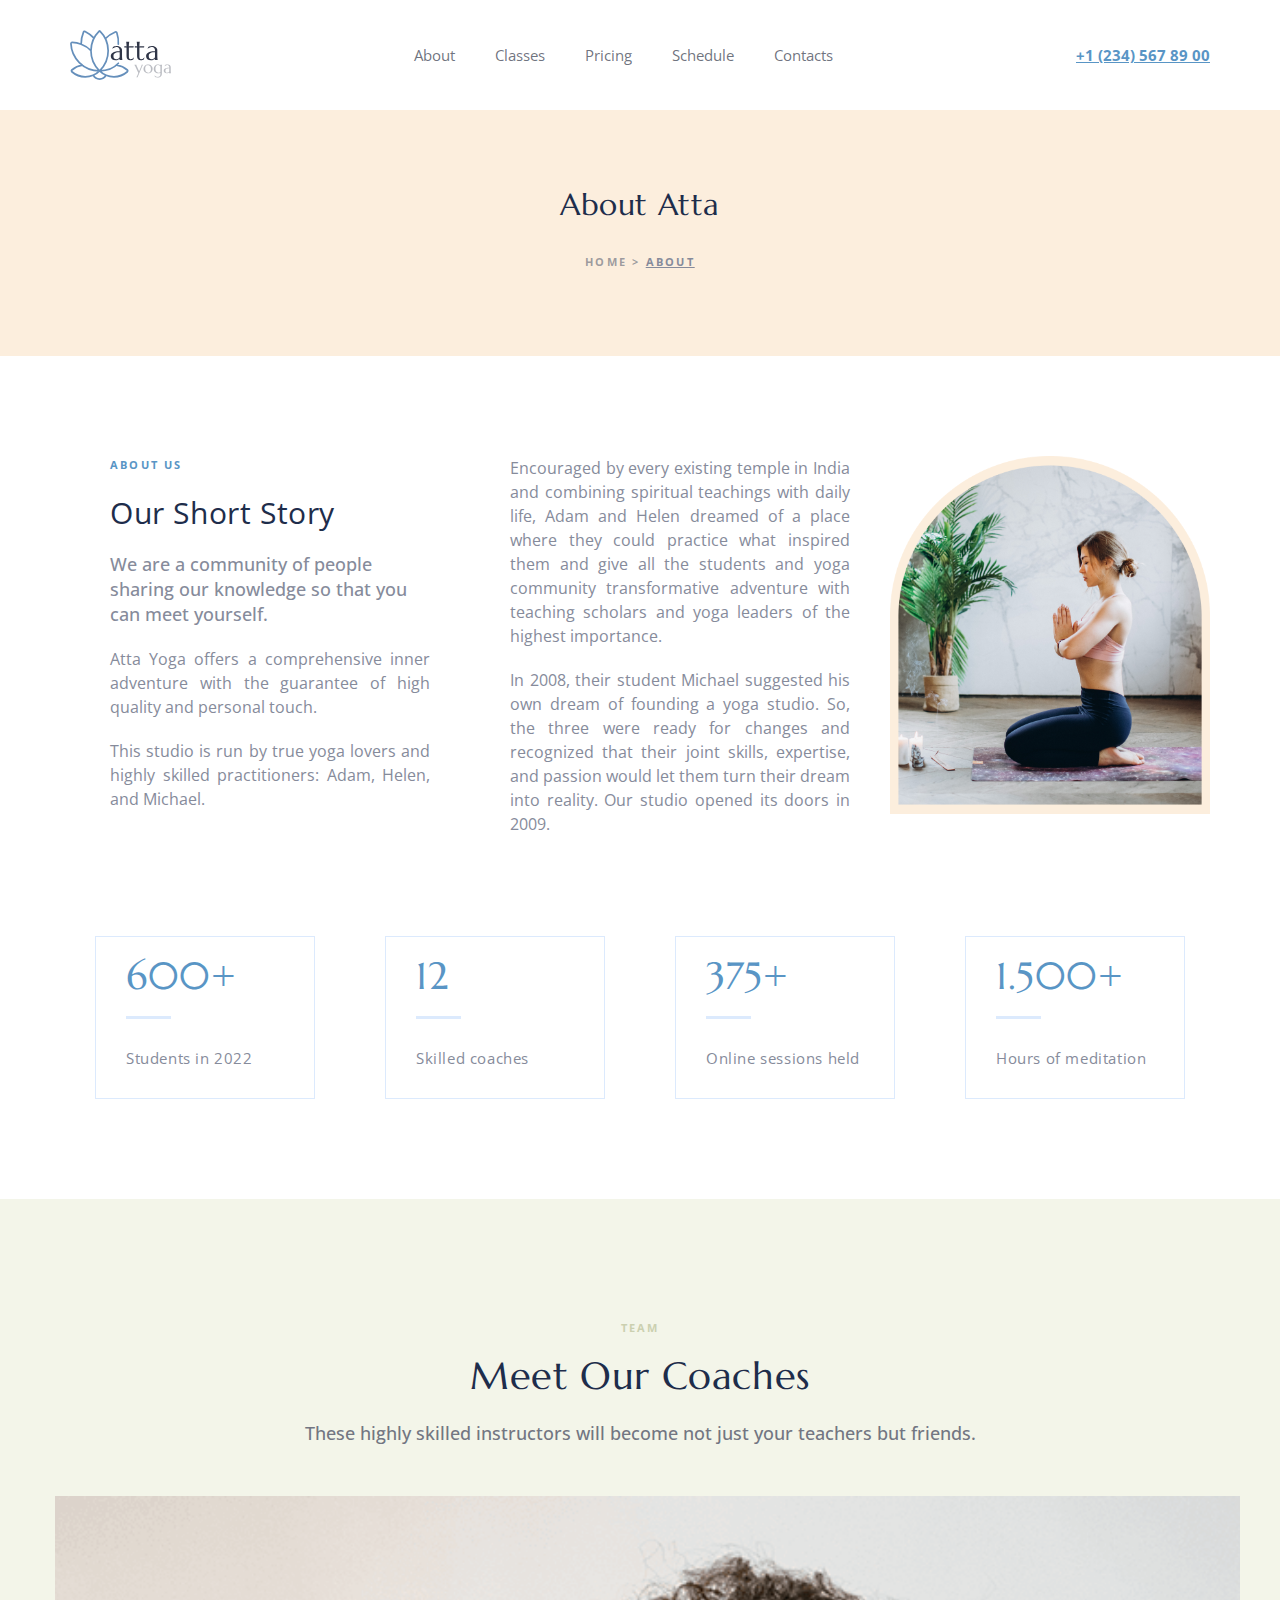
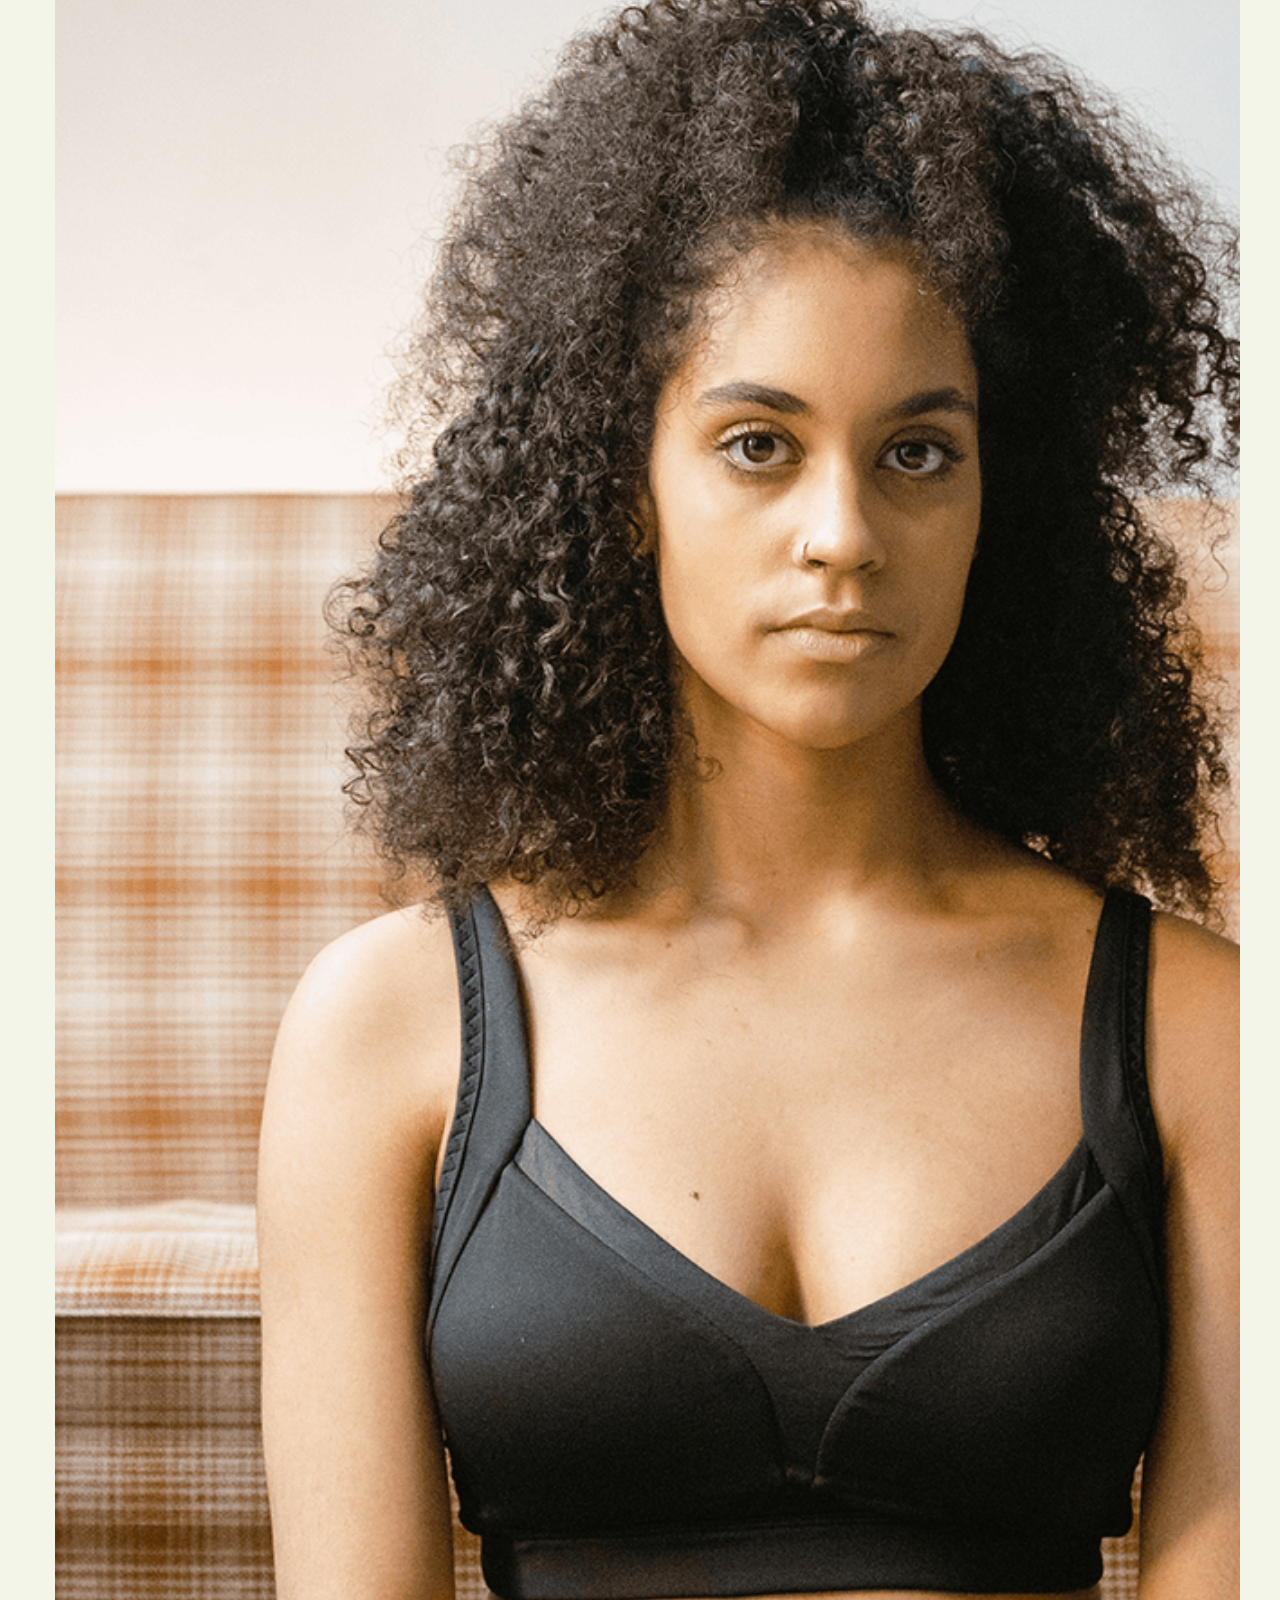
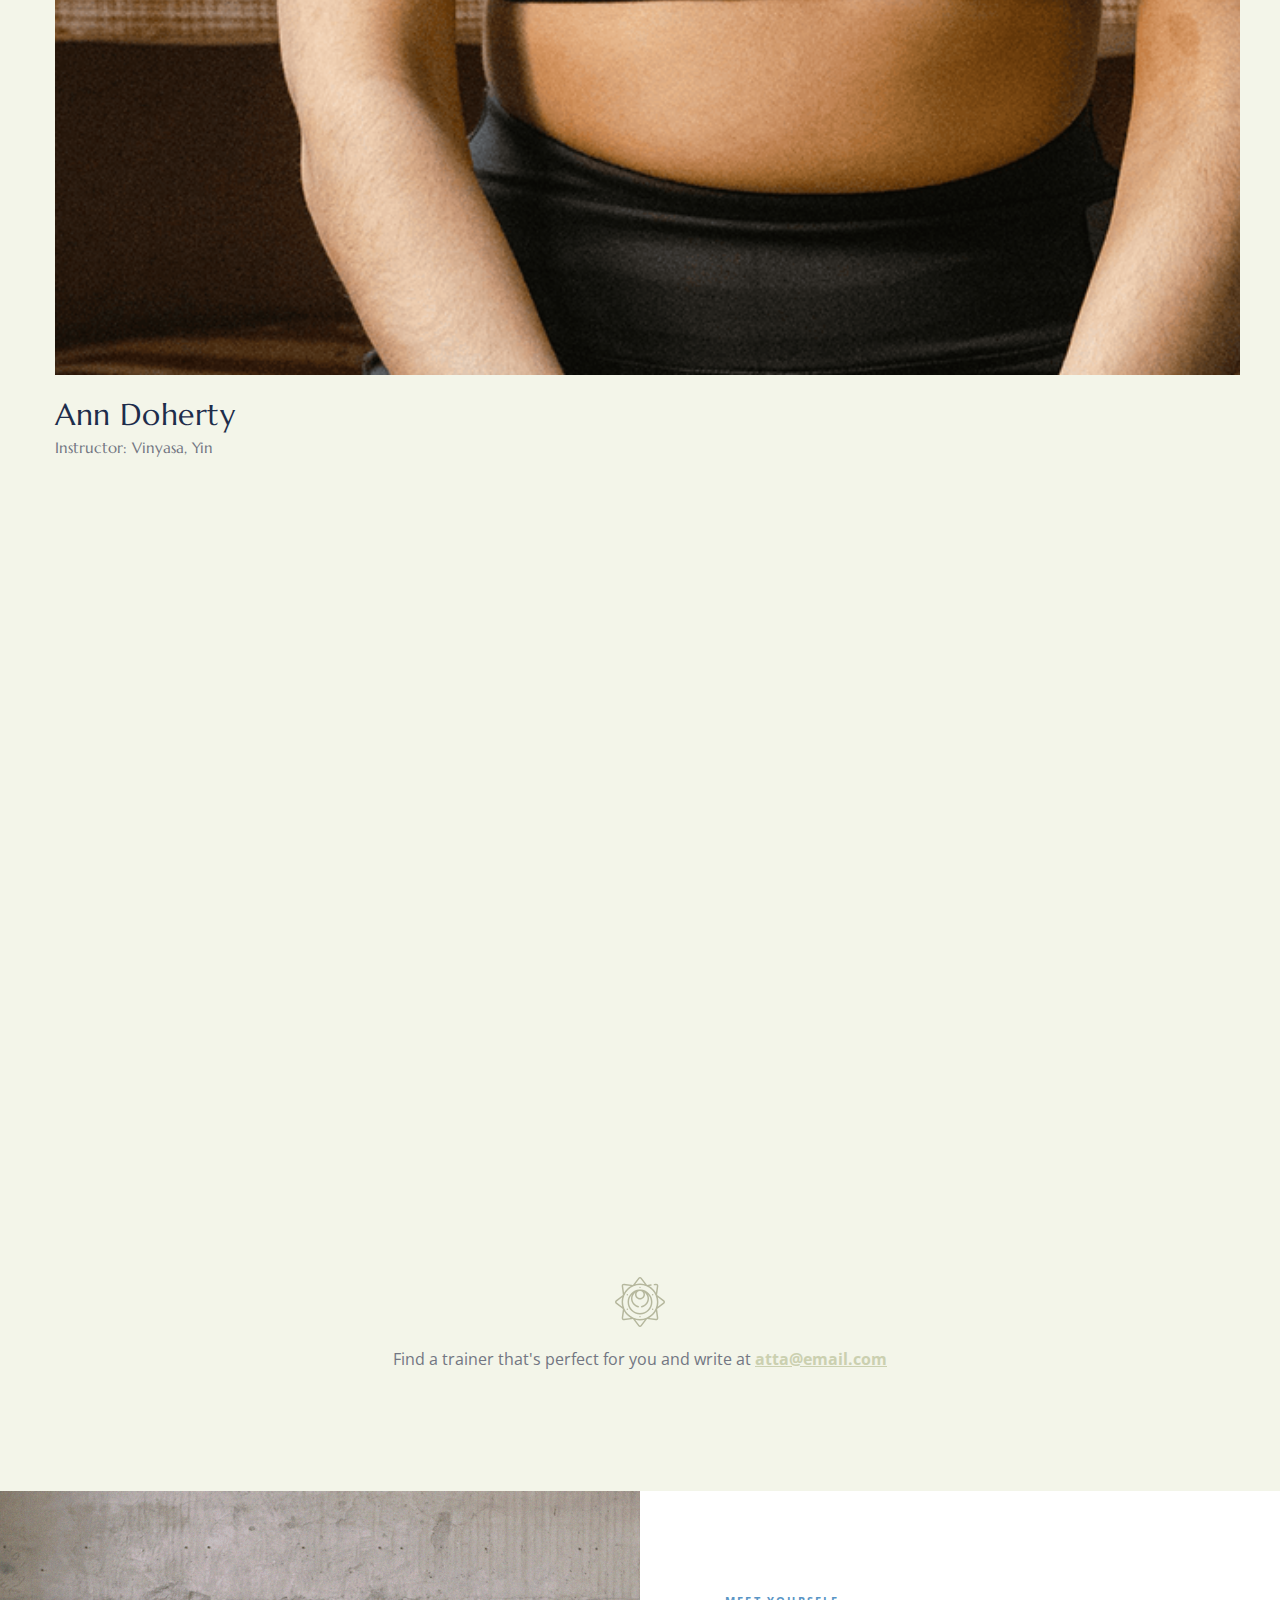
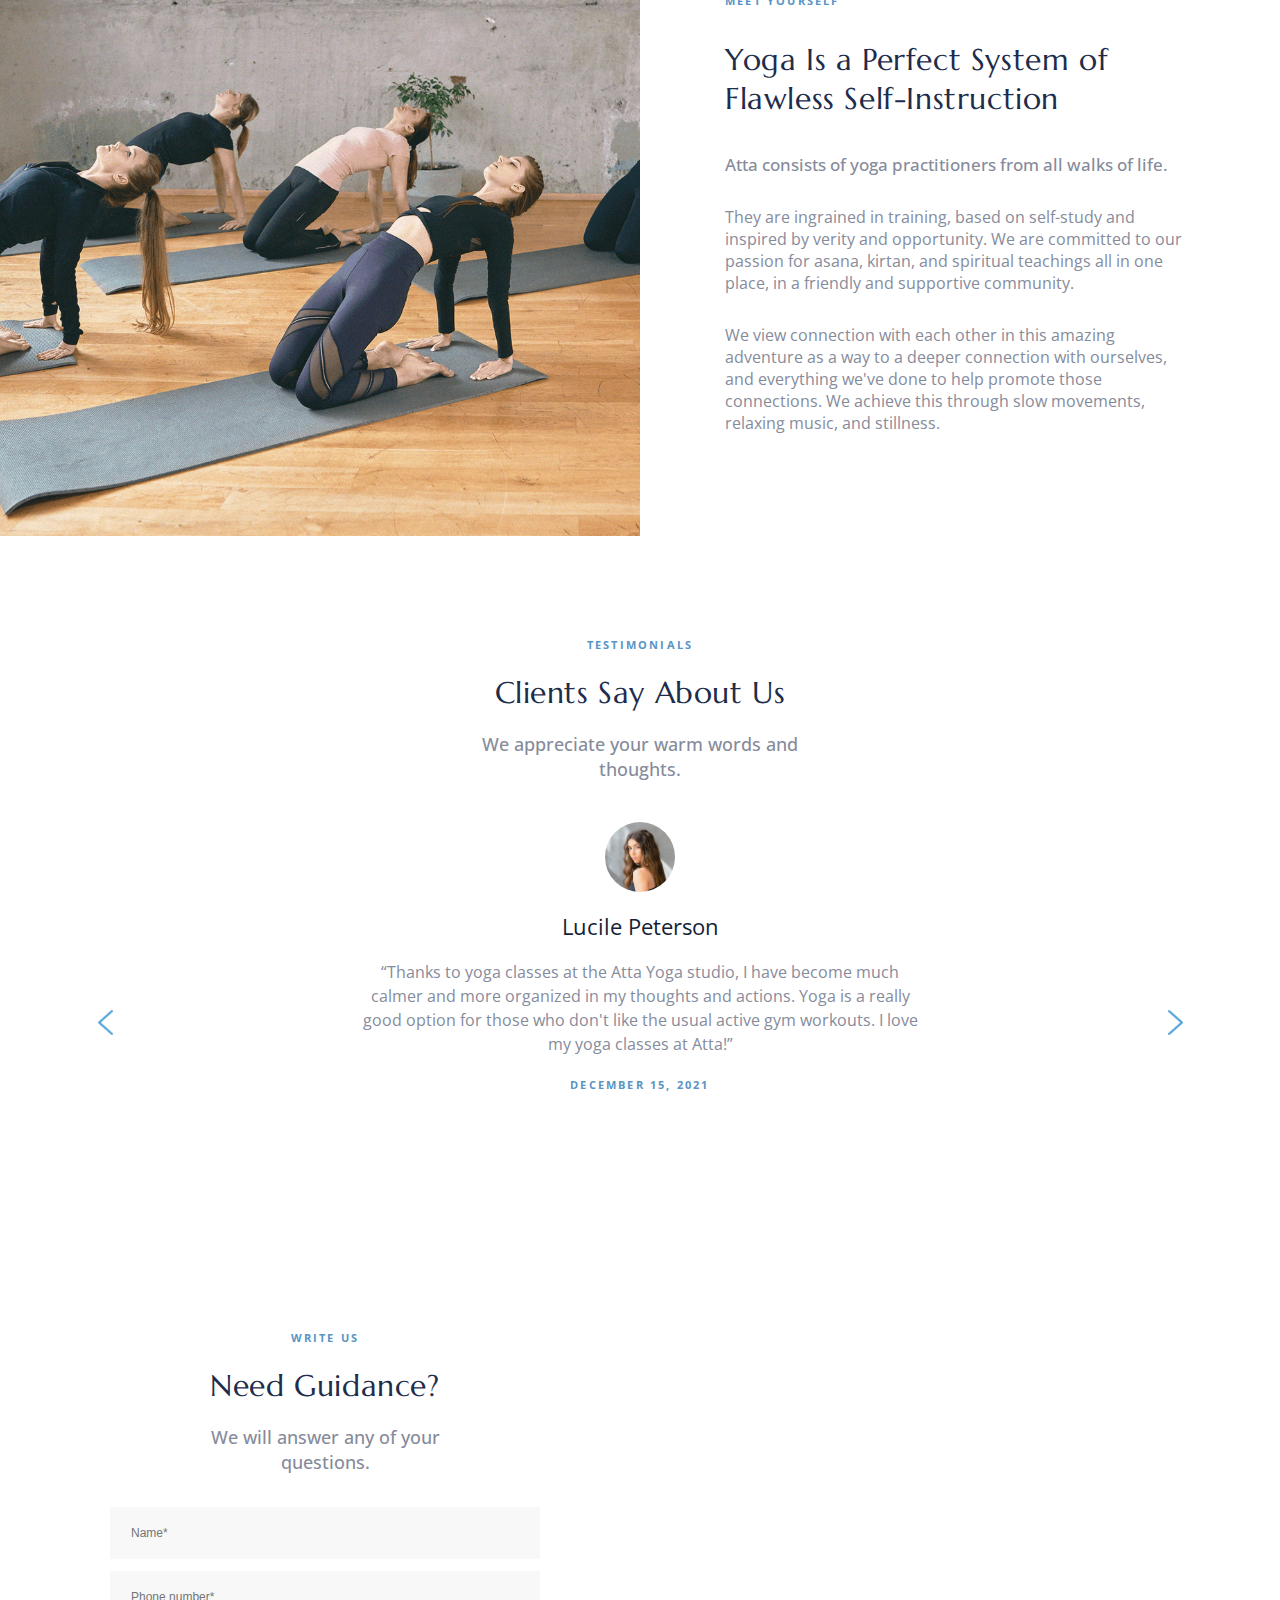
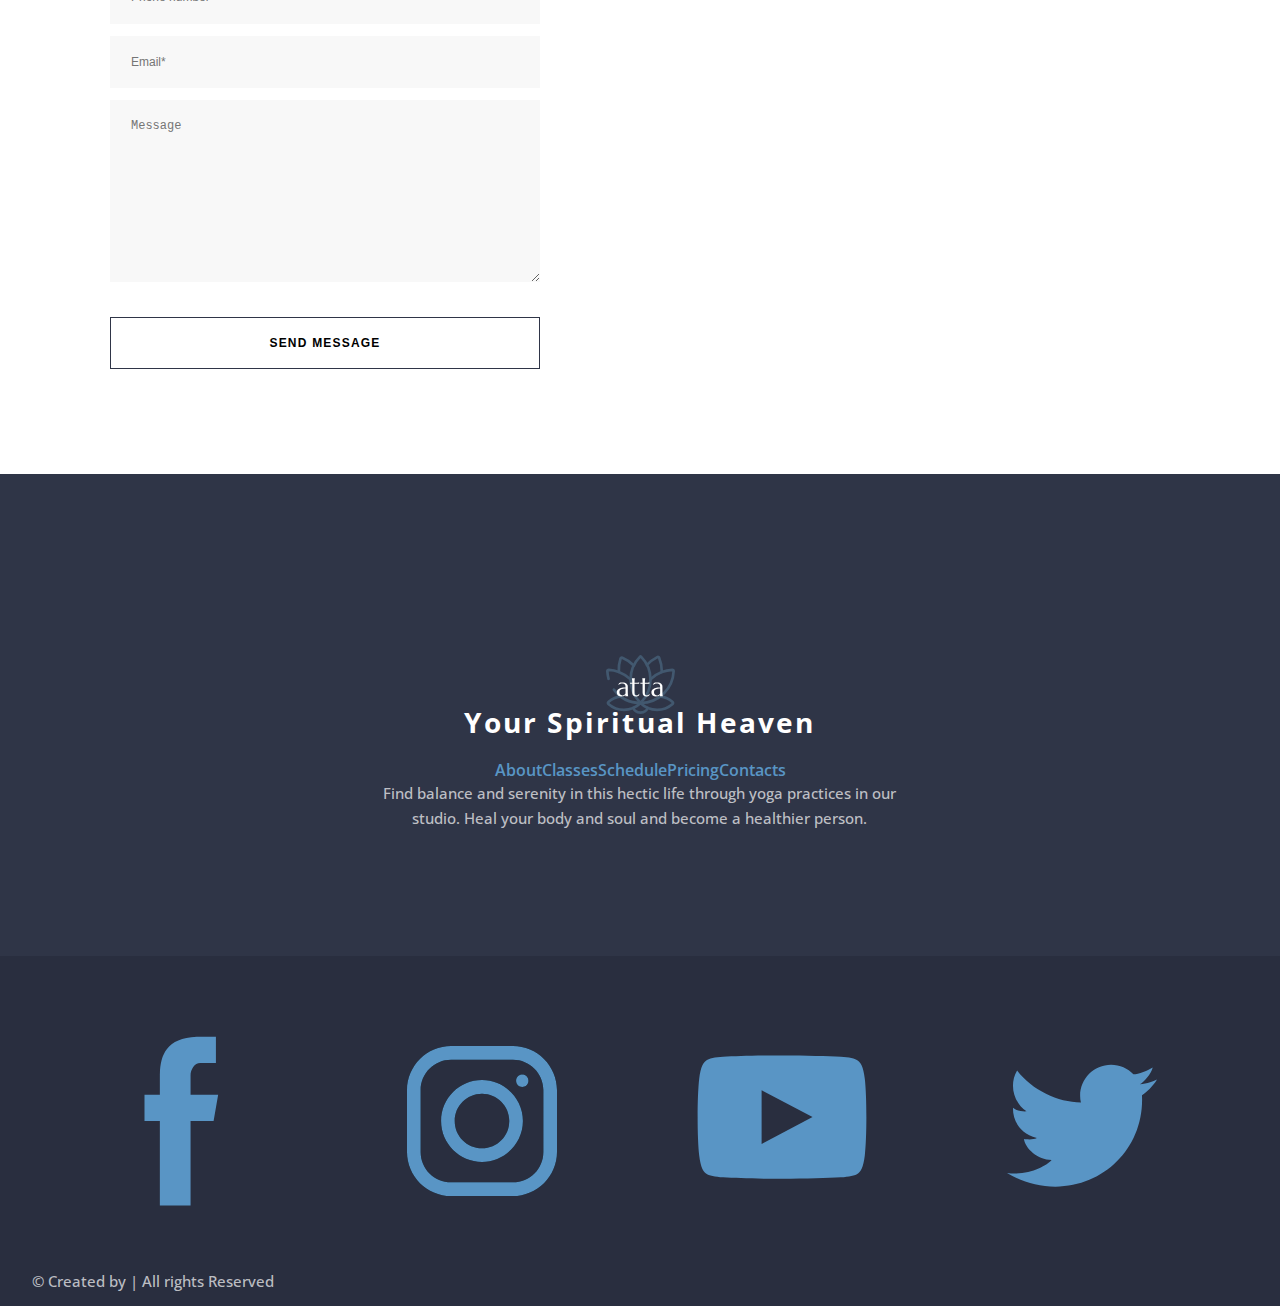
==== about.html @ 824354cc "added new css for write.us" ====
<!DOCTYPE html>
<html lang="en">

<head>
  <meta charset="UTF-8" />
  <meta http-equiv="X-UA-Compatible" content="IE=edge" />
  <meta name="viewport" content="width=device-width, initial-scale=1.0" />
  <title>about</title>
  <link rel="stylesheet" href="css/index.css" />
  <link rel="stylesheet" href="css/about.css" />
  <link rel="shortcut icon" type="image/png" href="./img/favicon-logo.png" sizes="96x96" />
</head>

<body>
  <header class="header container">
    <div class="header__nav">
      <div class="header__logo">
        <a href="./index.html"><img src="img/logo-main.svg" alt="Logo for Atta Yoga" /></a>
        <div class="header__burger-menu"><span></span></div>
      </div>
      <div class="header__wrapper">
        <div class="header__links-container">
          <nav class="header__links">
            <a href="./about.html" class="header__link"><span>About</span></a>
            <a href="./classes.html" class="header__link"><span>Classes</span></a>
            <a href="./index.html#pricing" class="header__link"><span>Pricing</span></a>
            <a href="./schedule.html" class="header__link"><span>Schedule</span></a>
            <a href="./contacts.html" class="header__link"><span>Contacts</span></a>
          </nav>
          <a href="tel:+1(234)5678900" class="phone__number"> +1 (234) 567 89 00</a>
        </div>
      </div>
    </div>
  </header>
  <main>
    <!--Maslova Iryna-->
    <div class="page-titles-background">
      <section class="page-titles-page container">
        <h1 class="page-titles-title subtitle">About Atta</h1>
        <div class="navigation-page-titles">
          <a href="index.html" class="navigation-page-titles__home">HOME > </a>
          <span class="navigation-page-titles"> ABOUT</span>
        </div>
      </section>
    </div>
    <!--Maslova Iryna-->
    <!--Kraynik Vlad-->
    <div class="about">
      <div>
        <section class="about_content">
          <section class="firstcolumn">
            <p class="firstcolumn__head">ABOUT US</p>
            <p class="firstcolumn__title">Our Short Story</p>
            <p class="firstcolumn__titletext">
              We are a community of people sharing our knowledge so that you
              can meet yourself.
            </p>
            <p class="firstcolumn__text">
              Atta Yoga offers a comprehensive inner adventure with the
              guarantee of high quality and personal touch.
            </p>
            <p class="firstcolumn__text">
              This studio is run by true yoga lovers and highly skilled
              practitioners: Adam, Helen, and Michael.
            </p>
          </section>
          <section class="secondculomn">
            <p class="secondculomn__text">
              Encouraged by every existing temple in India and combining
              spiritual teachings with daily life, Adam and Helen dreamed of a
              place where they could practice what inspired them and give all
              the students and yoga community transformative adventure with
              teaching scholars and yoga leaders of the highest importance.
            </p>
            <p class="secondculomn__texttwo">
              In 2008, their student Michael suggested his own dream of
              founding a yoga studio. So, the three were ready for changes and
              recognized that their joint skills, expertise, and passion would
              let them turn their dream into reality. Our studio opened its
              doors in 2009.
            </p>
          </section>
          <section class="class___img">
            <img class="about__img" src="img/about-yogapray.png" alt="yoga girl" />
          </section>
        </section>
        <div class="about_futterblock">
          <section class="about_block">
            <p class="about_num">600+</p>
            <div class="block_line"></div>
            <p class="about_blocktext">Students in 2022</p>
          </section>
          <section class="about_block">
            <p class="about_num">12</p>
            <div class="block_line"></div>
            <p class="about_blocktext">Skilled coaches</p>
          </section>
          <section class="about_block">
            <p class="about_num">375+</p>
            <div class="block_line"></div>
            <p class="about_blocktext">Online sessions held</p>
          </section>
          <section class="about_block">
            <p class="about_num">1.500+</p>
            <div class="block_line"></div>
            <p class="about_blocktext">Hours of meditation</p>
          </section>
        </div>
      </div>
    </div>
    <!--Kraynik Vlad-->
    <!--Korogodova Vladislava-->
    <section class="team">
      <h2 class="team__title">TEAM</h2>
      <p class="team__subtitle subtitle">Meet Our Coaches</p>
      <p class="team__main-text">These highly skilled instructors will become not just your teachers but friends.</p>
      <div class="team__slider slider">
        <div class="slider__container">
          <div class="slider__track">
            <div class="slider__units">
              <img src="img/ann-doherty.png" alt="Ann Doherty" />
              <h3 class="slider__units-subtitle subtitle">Ann Doherty</h3>
              <p class="slider__units-title">Instructor: Vinyasa, Yin</p>
              <p class="slider__units-text">Ann&apos;s life has changed from the first time she stepped on a yoga mat.
                Now she is a senior yoga instructor with 20 years of experience. She strives to make yoga available to
                people of all fitness levels.</p>
            </div>
            <div class="slider__units">
              <img src="img/adam-thorn.png" alt="Adam Thorn" />
              <h3 class="slider__units-subtitle subtitle">Adam Thorn</h3>
              <p class="slider__units-title">Studio Owner</p>
              <p class="slider__units-text">Opening, practicing, and teaching at ATTA has extremely improved my life
                experience. I highly appreciate every day that I can spend with our friendly community of respectful
                students and professional teachers.</p>
            </div>
            <div class="slider__units">
              <img src="img/lillie-fleming.png" alt="Lillie Fleming" />
              <h3 class="slider__units-subtitle subtitle">Lillie Fleming</h3>
              <p class="slider__units-title">Instructor: Vinyasa, Yin</p>
              <p class="slider__units-text">Lillie is the soul of our team. Her basic yoga classes are focused on moving
                with the right breath. The breath is the basis. She is a very confident teacher and her smile is
                infectious. She is committed to helping people find their mind and body balance.</p>
            </div>
            <div class="slider__units">
              <img src="img/peter-alvarado.png" alt="Peter Alvarado" />
              <h3 class="slider__units-subtitle subtitle">Peter Alvarado</h3>
              <p class="slider__units-title">Instructor: Ashtanga Led</p>
              <p class="slider__units-text">Peter started his yoga practice at an early age. His older sister was his
                first teacher. They practiced Meditation yoga from books they could ever find. Today Peter is recognized
                as one of the world's leading yoga practitioners and instructors.</p>
            </div>
            <div class="slider__units">
              <img src="img/helen-thorn.png" alt="Helen Thorn" />
              <h3 class="slider__units-subtitle subtitle">Helen Thorn</h3>
              <p class="slider__units-title">Instructor: Yoga Basics</p>
              <p class="slider__units-text">I have been professionally practicing yoga since 2003. I've opened Yogamaya
                to care for and share what I love &ndash; Kirtan, Asana, Bhakti. My teaching is fun, enthusiastic, and
                stimulative. I can help find the balance of your mind and body.
              </p>
            </div>
            <div class="slider__units">
              <img src="img/emily-stone.png" alt="Emily Stone" />
              <h3 class="slider__units-subtitle subtitle">Emily Stone</h3>
              <p class="slider__units-title">Instructor: Yoga Basics, Prenatal</p>
              <p class="slider__units-text">Emily is a certified yoga teacher, with expertise in teaching students of
                all ages. Emily makes learning yoga basics fun but overwhelm-free.</p>
            </div>
          </div>
        </div>
      </div>
      <div class="team__email-contact">
        <img src="img/team-contact-logo.svg" alt="Team Logo" />
        <p>Find a trainer that's perfect for you and write at <a href="mailto:atta@email.com">atta@email.com</a></p>
      </div>
    </section>
    <!--/Korogodova Vladislava-->
    <!-- Eduard lahno -->
    <section class="meet">
      <div class="meet__div-img">
        <img class="meet__img" src="img/meet-yourself.png" alt="women do yoga" />
      </div>
      <div class="meet__text">
        <div class="meet__text-container">
          <h2 class="meet__title">MEET YOURSELF</h2>
          <h3 class="meet__subtitle subtitle">
            Yoga Is a Perfect System of Flawless Self-Instruction
          </h3>
          <p class="meet__first-text">
            Atta consists of yoga practitioners from all walks of life.
          </p>
          <p class="meet__second-text">
            They are ingrained in training, based on self-study and inspired
            by verity and opportunity. We are committed to our passion for
            asana, kirtan, and spiritual teachings all in one place, in a
            friendly and supportive community.
          </p>
          <p class="meet__third-text">
            We view connection with each other in this amazing adventure as a
            way to a deeper connection with ourselves, and everything we&#39;ve
            done to help promote those connections. We achieve this through
            slow movements, relaxing music, and stillness.
          </p>
        </div>
      </div>
    </section>
    <!-- Eduard lahno -->

    <!--Kosiuta Yuliia-->
    <div class="testimonials">
      <div class="container">
        <div class="testimonials__text">
          <h2 class="testimonials__title">TESTIMONIALS</h2>
          <p class="testimonials__text-testimonials subtitle">Clients Say About Us</p>
          <p class="testimonials__sub-title">
            We appreciate your warm words and thoughts.
          </p>
        </div>
        <div class="testimonials__slider-container">
          <img class="prev-button" src="img/prev-button.webp" alt="Prev button" />
          <div class="testimonials__slider slider">
            <div class="slider__body">
              <div class="slider__item">
                <img src="img/lucile.png" alt="Lucile Peterson" class="slider__image" />
                <h3 class="slider__name">Lucile Peterson</h3>
                <p class="slider__text">
                  “Thanks to yoga classes at the Atta Yoga studio, I have
                  become much calmer and more organized in my thoughts and
                  actions. Yoga is a really good option for those who don't
                  like the usual active gym workouts. I love my yoga classes
                  at Atta!”
                </p>
                <p class="slider__date">DECEMBER 15, 2021</p>
              </div>
              <div class="slider__item">
                <img src="img/gillian.png" alt="Gillian Adler" class="slider__image" />
                <h3 class="slider__name">Gillian Adler</h3>
                <p class="slider__text">
                  “I have been practicing at Atta Yoga Studio for two years
                  now. During this time, I have found many friends and
                  like-minded people here. I like that this is not just a yoga
                  studio but a whole community that promotes a healthy
                  approach to mind, body, and life overall.”
                </p>
                <p class="slider__date">MARCH 02, 2022</p>
              </div>
              <div class="slider__item">
                <img src="img/ashley.png" alt="Ashley Parson" class="slider__image" />
                <h3 class="slider__name">Ashley Parson</h3>
                <p class="slider__text">
                  “Yoga is my path to a healthy and flexible body. I tried
                  different sports, but they quickly tired me. Yoga helps me
                  to be in good shape without exhausting physical exertion. In
                  addition, I like the studio itself where classes are held
                  and the coaches — very pleasant and polite people.”
                </p>
                <p class="slider__date">NOVEMBER 12, 2022</p>
              </div>
            </div>
          </div>
          <img class="next-button" src="img/next-button.webp" alt="Next button" />
        </div>
      </div>
    </div>
    <div class="write-us">
      <div class="container">
        <div class="write-us__body">
          <div class="write-us__form">
            <h2 class="write-us__title">WRITE US</h2>
            <p class="write-us__text subtitle">Need Guidance?</p>
            <p class="write-us__sub-title">
              We will answer any of your questions.
            </p>
            <form action="#" class="write-us__data-form data-form">
              <input class="data-form__name" type="text" placeholder="Name*" tabindex="1" />
              <input class="data-form__number" type="tel" placeholder="Phone number*" tabindex="2" />
              <input class="data-form__email" type="text" placeholder="Email*" tabindex="3" />
              <textarea class="data-form__massage" name="massage" rows="10" placeholder="Message"
                tabindex="4"></textarea>
              <button class="data-form__button" type="submit">
                Send message
              </button>
            </form>
          </div>
        </div>
      </div>
    </div>
    <!--Kosiuta Yuliia-->
  </main>
  <footer class="footer">
    <div class="footer__head">
      <img class="footer__logo-lotus" src="img/footer-logo.svg" alt="Atta Yoga" />
      <h2 class="footer__title">Your Spiritual Heaven</h2>
    </div>
    <nav class="footer__nav-pages">
      <ul>
        <li><a href="./about.html">About</a></li>
        <li><a href="./classes.html">Classes</a></li>
        <li><a href="./schedule.html">Schedule</a></li>
        <li><a href="./index.html#pricing">Pricing</a></li>
        <li><a href="./contacts.html">Contacts</a></li>
      </ul>
    </nav>
    <p class="footer__main-text">
      Find balance and serenity in this hectic life through yoga practices in
      our studio. Heal your body and soul and become a healthier person.
    </p>
    <nav class="footer__nav-resources">
      <ul>
        <li>
          <img src="img/footer-facebook-logo.svg" alt="Atta Facebook" />
        </li>
        <li>
          <img src="img/footer-instagram-logo.svg" alt="Atta Instagram" />
        </li>
        <li><img src="img/footer-youtube-logo.svg" alt="Atta Youtube" /></li>
        <li><img src="img/footer-twitter-logo.svg" alt="Atta Twitter" /></li>
      </ul>
      <div class="footer__commercial">© Created by | All rights Reserved</div>
    </nav>
  </footer>
  <script src="js/testimonials-slider.js"></script>
  <script src="js/burger-menu.js"></script>
  <script src="js/about-story.js"></script>
</body>

</html>
---- css/index.css ----
@import "common.css";
@import "header.css";
@import "controls.css";
@import "special-offer.css";
@import "before-about-us-video.css";
@import "about-us.css";
@import "join.css";
@import "classes-section.css";
@import "beauty-mind.css";
@import "testimonials.css";
@import "pricing.css";
@import "teacher-training.css";
@import "news.css";
@import "schedule.css";
@import "training-schedule.css";
@import "events-schedule.css";
@import "footer.css";
@import "meet.css";
@import "yoga-styles.css";
---- css/about.css ----
@import "about-page.css";
@import "testimonials.css";
@import "write-us.css";
@import "team.css";
@import "page-titles.css";
@import "header.css";
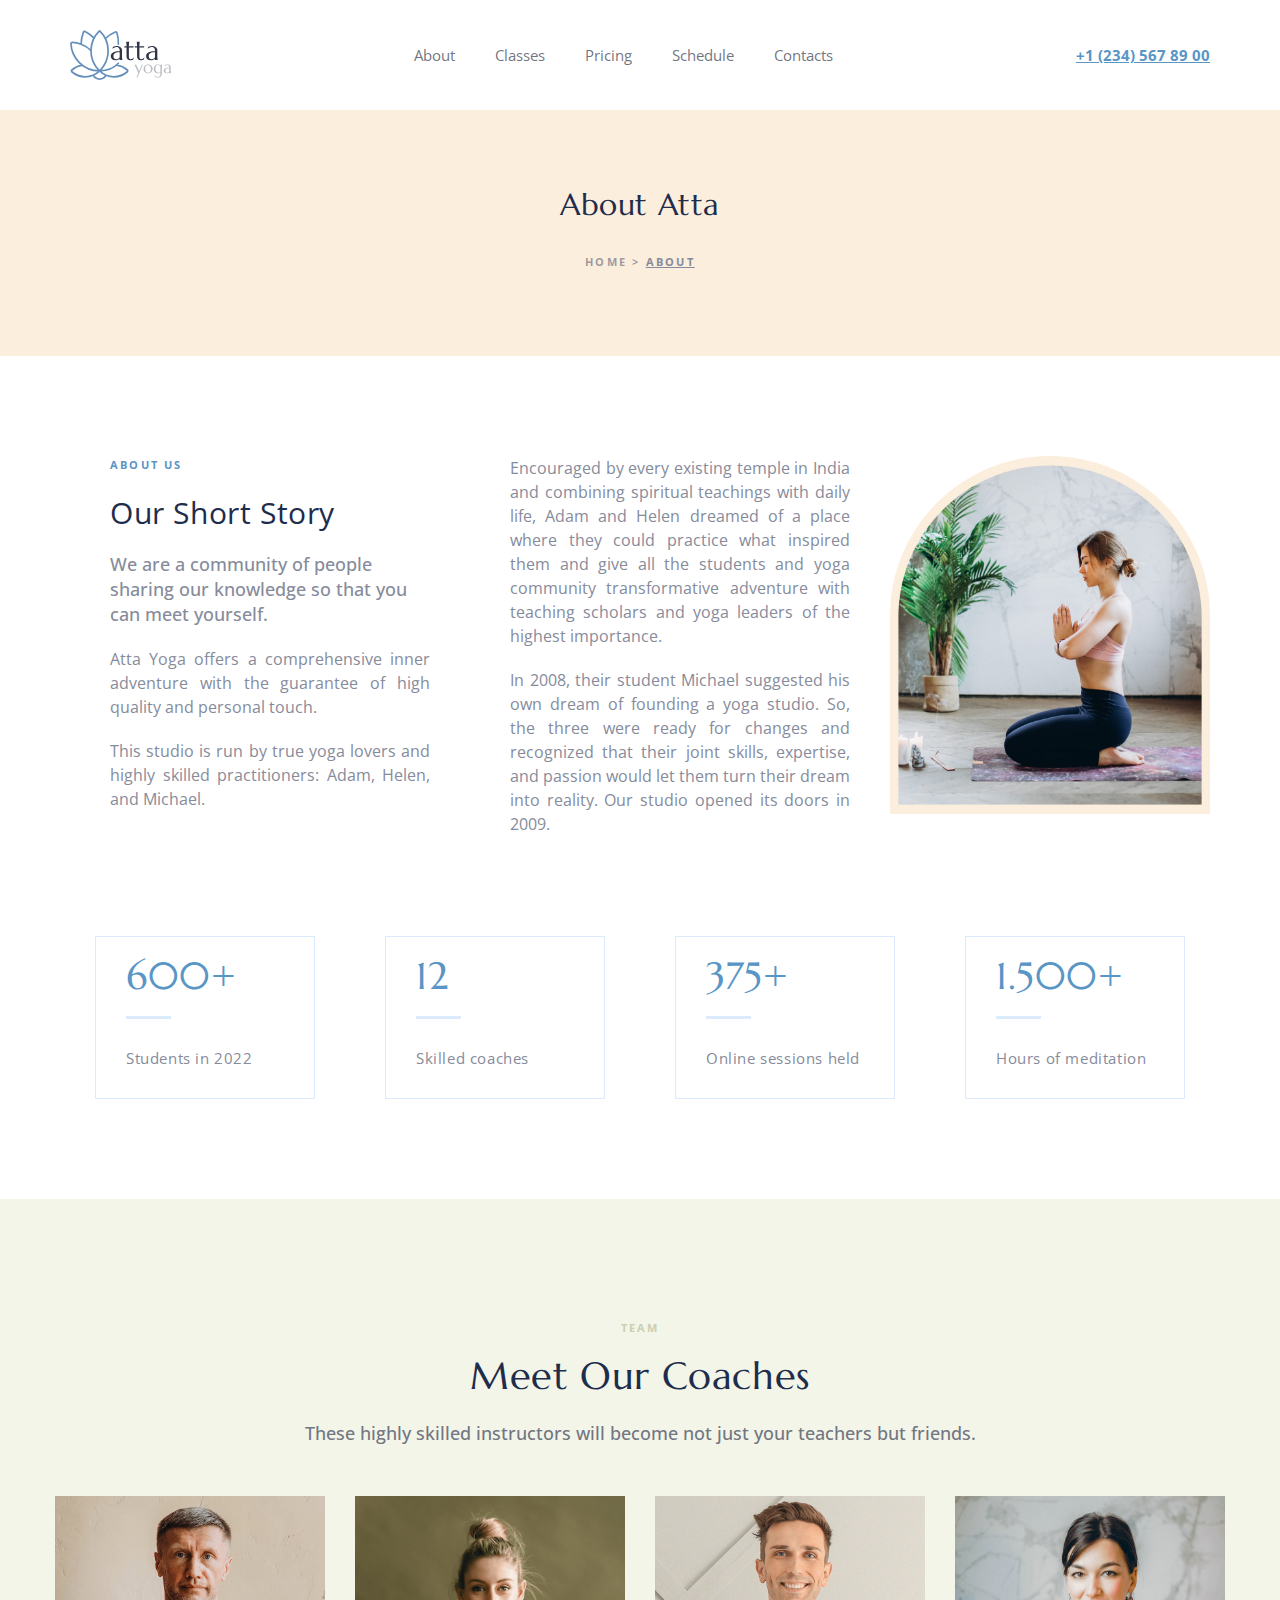
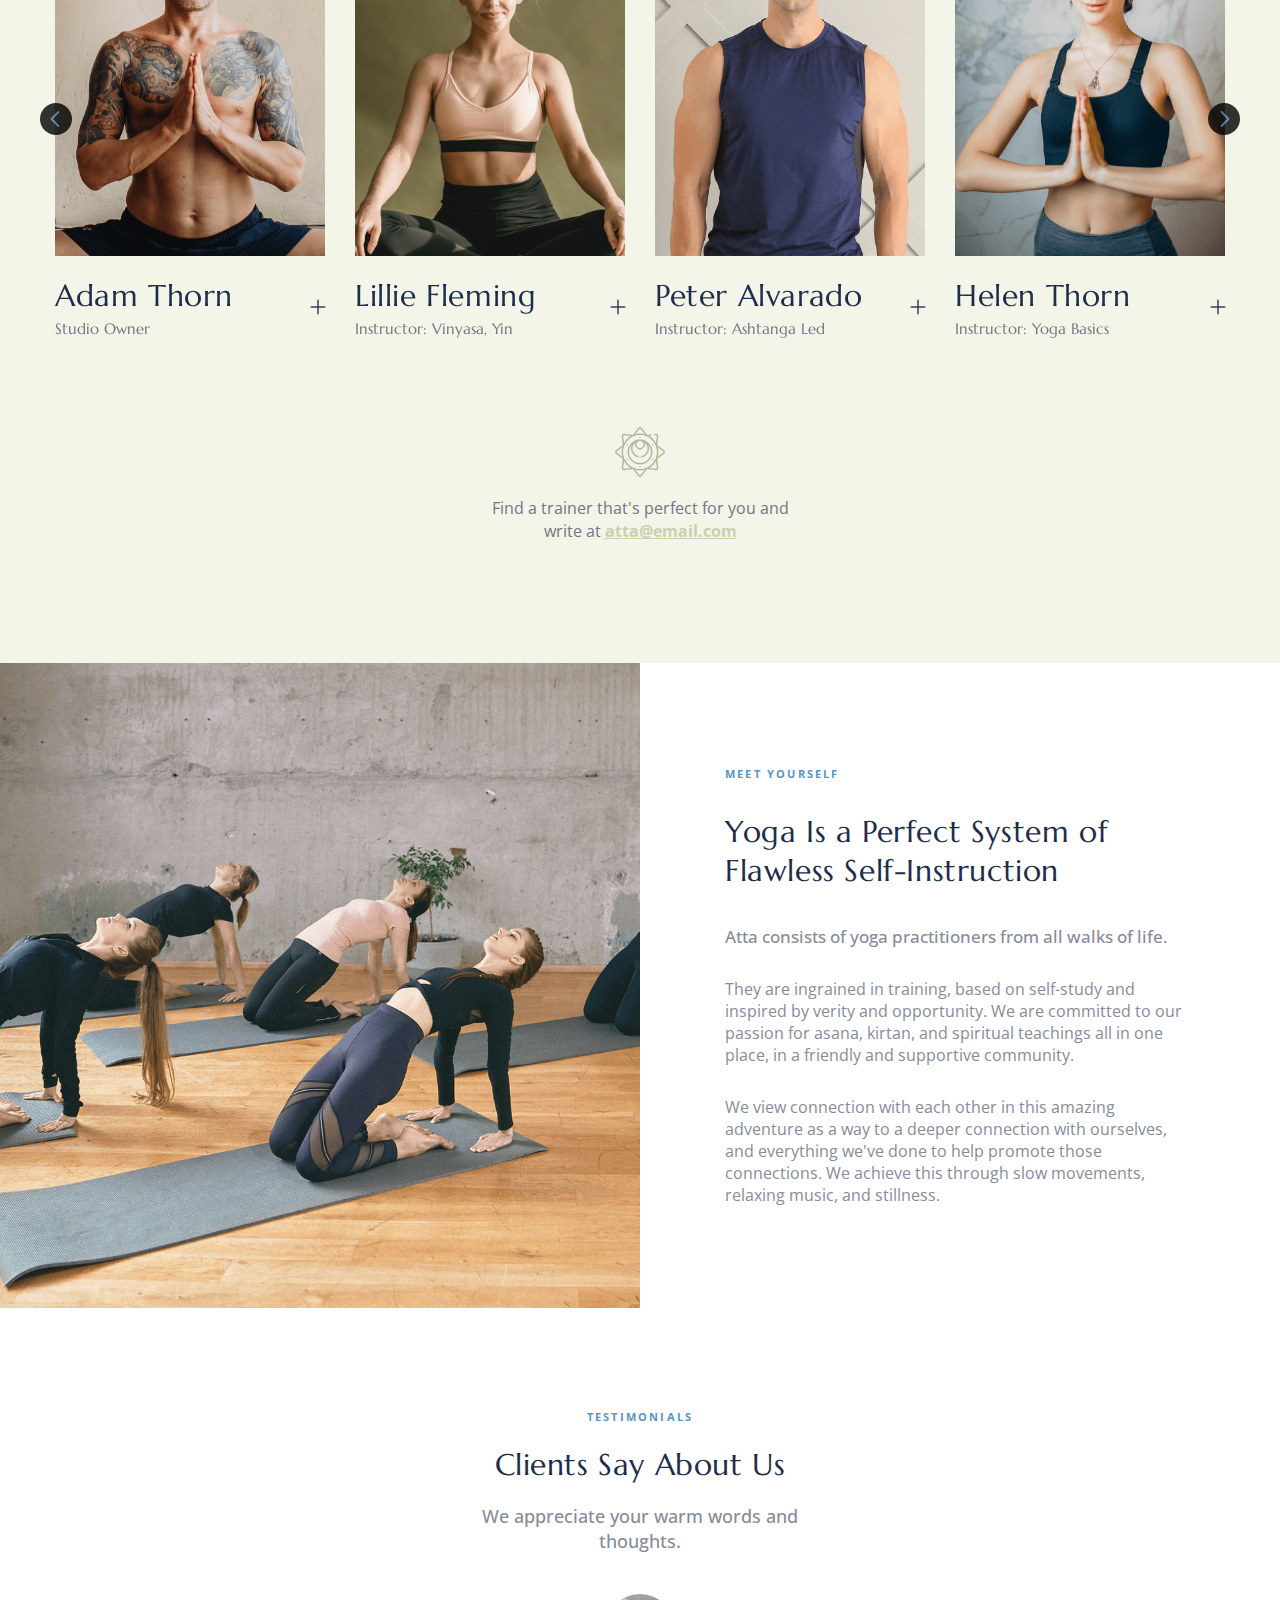
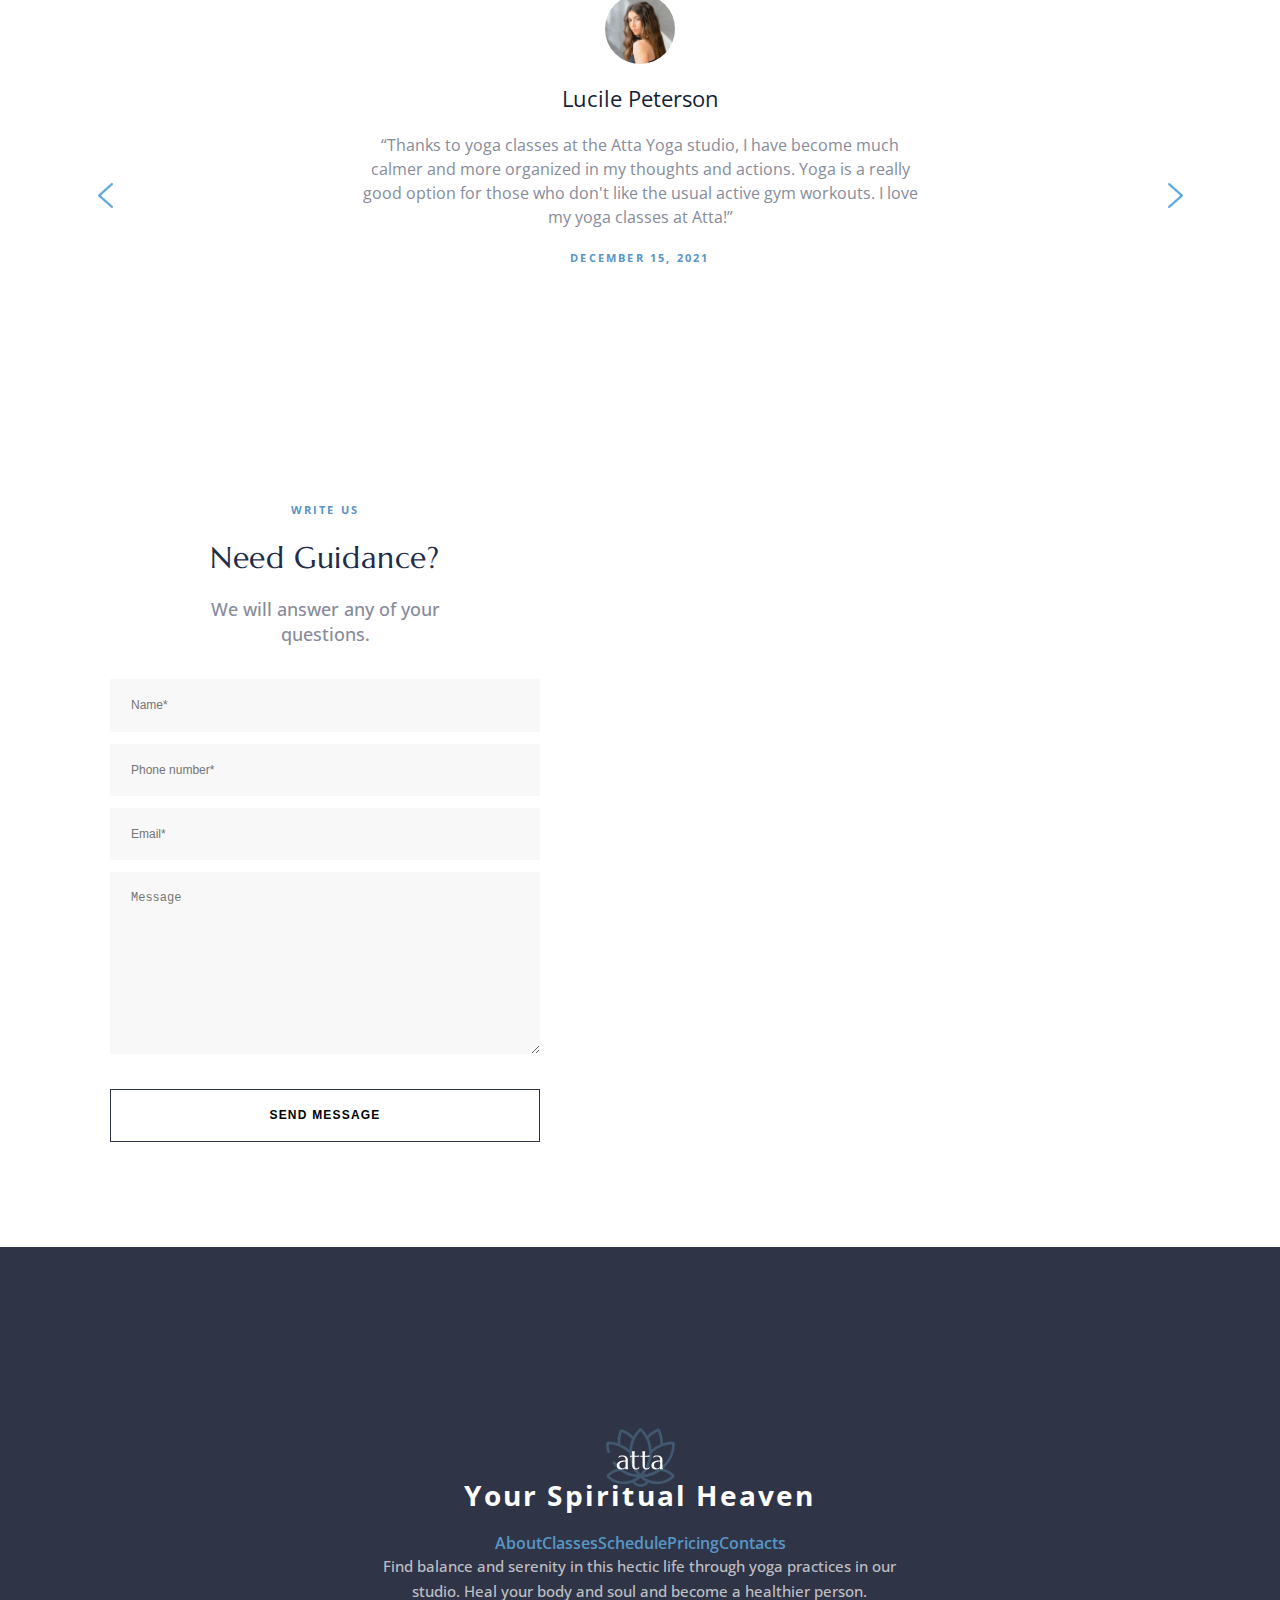
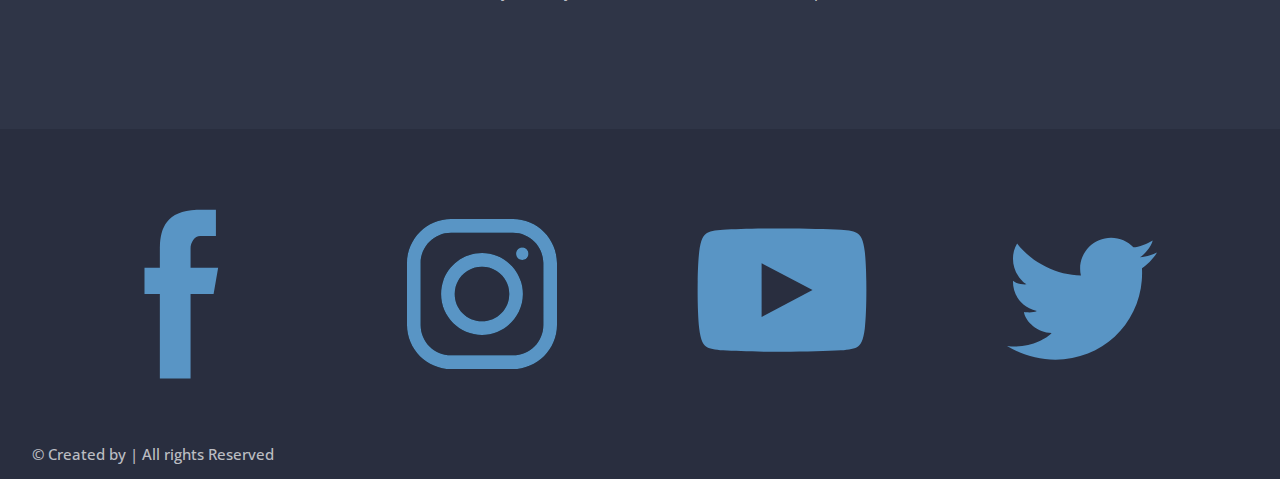
==== commit 6f19fe0c: "Merge branch 'main' of https://github.com/koldovsky/753-team-03" ====
--- a/about.html
+++ b/about.html
@@ -118,59 +118,92 @@
         <div class="slider__container">
           <div class="slider__track">
             <div class="slider__units">
-              <img src="img/ann-doherty.png" alt="Ann Doherty" />
-              <h3 class="slider__units-subtitle subtitle">Ann Doherty</h3>
-              <p class="slider__units-title">Instructor: Vinyasa, Yin</p>
+              <img class="slider__img img-doherty" src="img/ann-doherty.png" alt="Ann Doherty" />
+              <div class="slider__accordion accordion">
+                <div class="accordion__main-text">
+                <h3 class="slider__units-subtitle subtitle">Ann Doherty</h3>
+                <p class="slider__units-title">Instructor: Vinyasa, Yin</p>
+                </div>
+                <div class="accordion__icon"></div>
+              </div>
               <p class="slider__units-text">Ann&apos;s life has changed from the first time she stepped on a yoga mat.
                 Now she is a senior yoga instructor with 20 years of experience. She strives to make yoga available to
                 people of all fitness levels.</p>
             </div>
             <div class="slider__units">
-              <img src="img/adam-thorn.png" alt="Adam Thorn" />
-              <h3 class="slider__units-subtitle subtitle">Adam Thorn</h3>
-              <p class="slider__units-title">Studio Owner</p>
+              <img class="slider__img img-adam" src="img/adam-thorn.png" alt="Adam Thorn" />
+              <div class="slider__accordion accordion">
+                <div class="accordion__main-text"></p>
+                <h3 class="slider__units-subtitle subtitle">Adam Thorn</h3>
+                <p class="slider__units-title">Studio Owner</p>
+                </div>
+                <div class="accordion__icon"></div>
+              </div>
               <p class="slider__units-text">Opening, practicing, and teaching at ATTA has extremely improved my life
                 experience. I highly appreciate every day that I can spend with our friendly community of respectful
                 students and professional teachers.</p>
             </div>
             <div class="slider__units">
-              <img src="img/lillie-fleming.png" alt="Lillie Fleming" />
-              <h3 class="slider__units-subtitle subtitle">Lillie Fleming</h3>
-              <p class="slider__units-title">Instructor: Vinyasa, Yin</p>
+              <img class="slider__img img-lillie" src="img/lillie-fleming.png" alt="Lillie Fleming" />
+              <div class="slider__accordion accordion">
+                <div class="accordion__main-text">
+                <h3 class="slider__units-subtitle subtitle">Lillie Fleming</h3>
+                <p class="slider__units-title">Instructor: Vinyasa, Yin</p>
+                </div>
+                <div class="accordion__icon"></div>
+              </div>
               <p class="slider__units-text">Lillie is the soul of our team. Her basic yoga classes are focused on moving
                 with the right breath. The breath is the basis. She is a very confident teacher and her smile is
                 infectious. She is committed to helping people find their mind and body balance.</p>
             </div>
             <div class="slider__units">
-              <img src="img/peter-alvarado.png" alt="Peter Alvarado" />
-              <h3 class="slider__units-subtitle subtitle">Peter Alvarado</h3>
-              <p class="slider__units-title">Instructor: Ashtanga Led</p>
+              <img class="slider__img img-peter" src="img/peter-alvarado.png" alt="Peter Alvarado" />
+              <div class="slider__accordion accordion">
+                <div class="accordion__main-text">
+                <h3 class="slider__units-subtitle subtitle">Peter Alvarado</h3>
+                <p class="slider__units-title">Instructor: Ashtanga Led</p>
+                </div>
+                <div class="accordion__icon"></div>
+              </div>
               <p class="slider__units-text">Peter started his yoga practice at an early age. His older sister was his
                 first teacher. They practiced Meditation yoga from books they could ever find. Today Peter is recognized
                 as one of the world's leading yoga practitioners and instructors.</p>
             </div>
             <div class="slider__units">
-              <img src="img/helen-thorn.png" alt="Helen Thorn" />
-              <h3 class="slider__units-subtitle subtitle">Helen Thorn</h3>
-              <p class="slider__units-title">Instructor: Yoga Basics</p>
+              <img class="slider__img img-helen" src="img/helen-thorn.png" alt="Helen Thorn" />
+              <div class="slider__accordion accordion">
+                <div class="accordion__main-text">
+                <h3 class="slider__units-subtitle subtitle">Helen Thorn</h3>
+                <p class="slider__units-title">Instructor: Yoga Basics</p>
+                </div>
+                <div class="accordion__icon"></div>
+              </div>
               <p class="slider__units-text">I have been professionally practicing yoga since 2003. I've opened Yogamaya
                 to care for and share what I love &ndash; Kirtan, Asana, Bhakti. My teaching is fun, enthusiastic, and
                 stimulative. I can help find the balance of your mind and body.
               </p>
             </div>
             <div class="slider__units">
-              <img src="img/emily-stone.png" alt="Emily Stone" />
-              <h3 class="slider__units-subtitle subtitle">Emily Stone</h3>
-              <p class="slider__units-title">Instructor: Yoga Basics, Prenatal</p>
+              <img class="slider__img img-emily" src="img/emily-stone.png" alt="Emily Stone" />
+              <div class="slider__accordion accordion">
+                <div class="accordion__main-text">
+                <h3 class="slider__units-subtitle subtitle">Emily Stone</h3>
+                <p class="slider__units-title">Instructor: Yoga Basics, Prenatal</p>
+                </div>
+                <div class="accordion__icon"></div>
+              </div>
               <p class="slider__units-text">Emily is a certified yoga teacher, with expertise in teaching students of
                 all ages. Emily makes learning yoga basics fun but overwhelm-free.</p>
             </div>
           </div>
+          <button type="button" class="slider__btn-prev btn-arrow"></button>
+          <button type="button" class="slider__btn-next btn-arrow"></button>
         </div>
       </div>
       <div class="team__email-contact">
         <img src="img/team-contact-logo.svg" alt="Team Logo" />
-        <p>Find a trainer that's perfect for you and write at <a href="mailto:atta@email.com">atta@email.com</a></p>
+        <p>Find a trainer that's perfect for you and <br /> write at <a href="mailto:atta@email.com">atta@email.com</a>
+        </p>
       </div>
     </section>
     <!--/Korogodova Vladislava-->
@@ -318,8 +351,9 @@
       <div class="footer__commercial">© Created by | All rights Reserved</div>
     </nav>
   </footer>
+  <script src="js/burger-menu.js"></script>
+  <script src="js/team-slider.js"></script>
   <script src="js/testimonials-slider.js"></script>
-  <script src="js/burger-menu.js"></script>
   <script src="js/about-story.js"></script>
 </body>
 
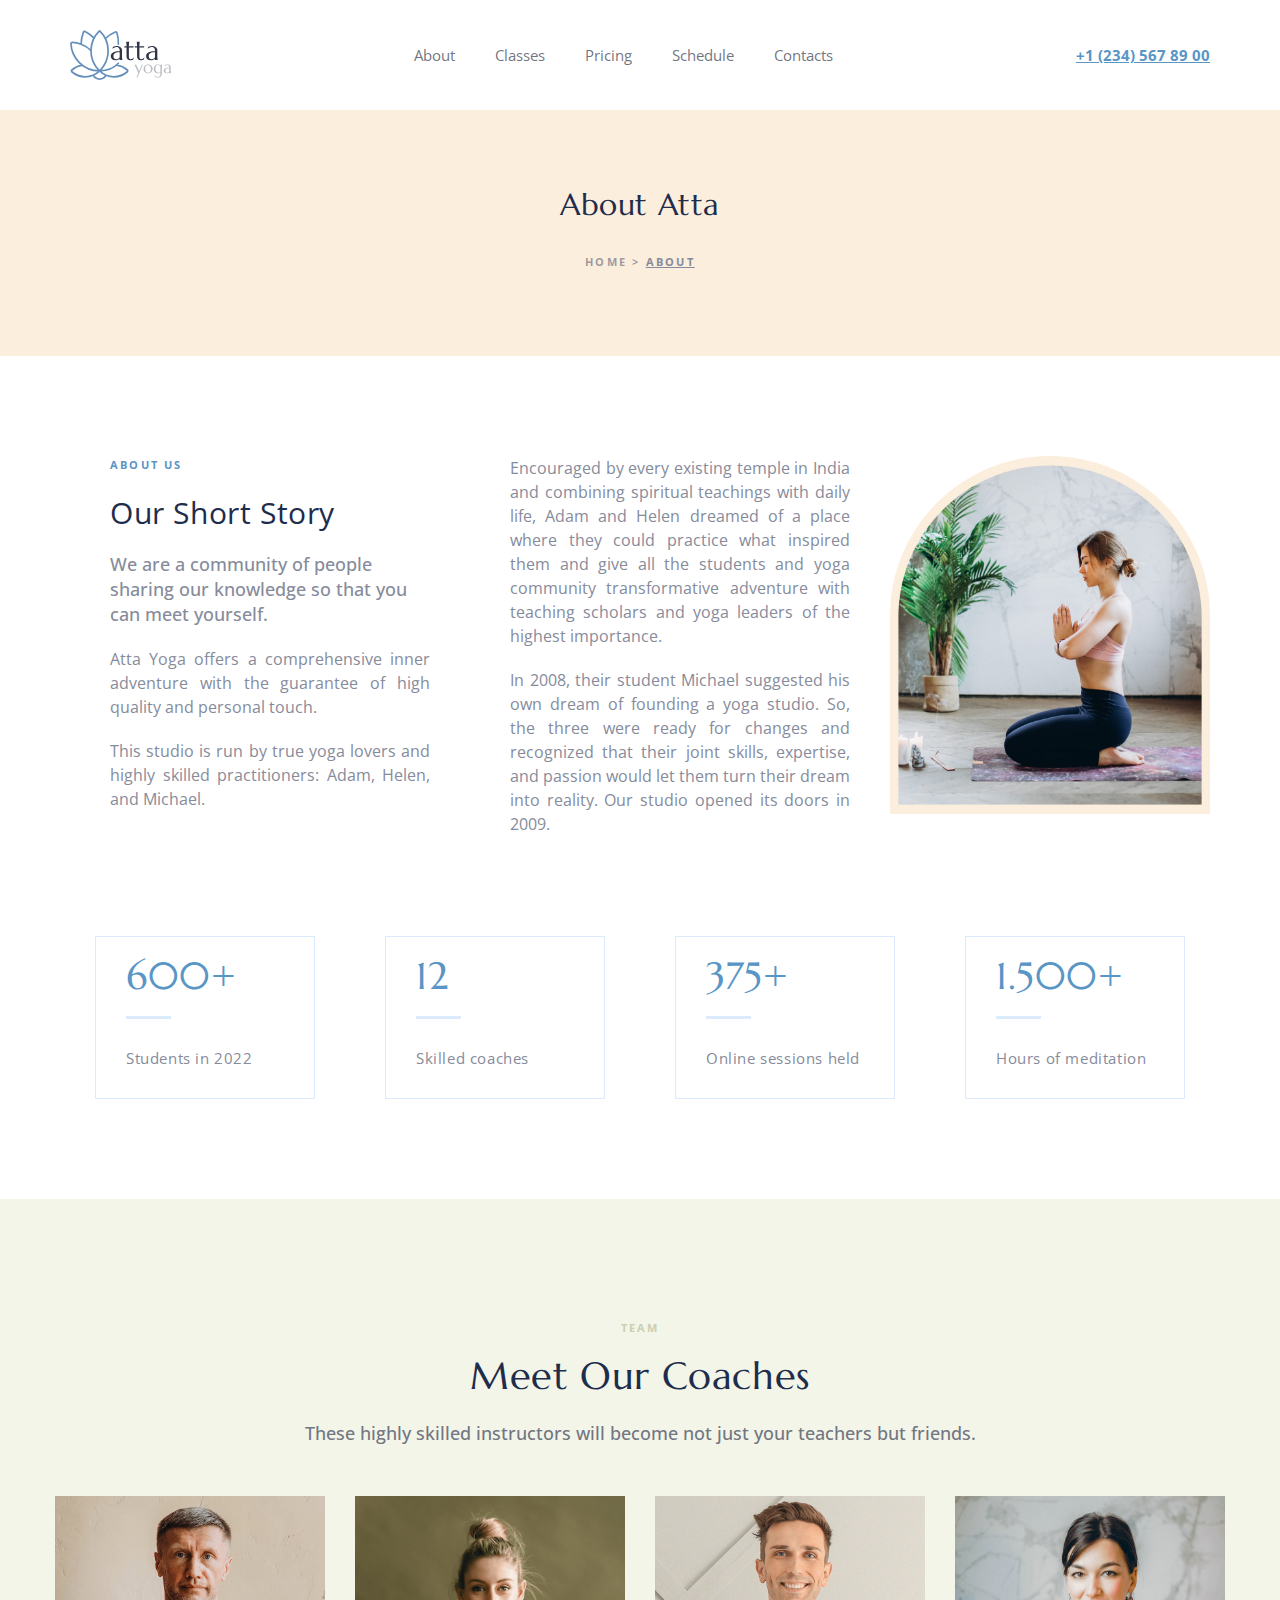
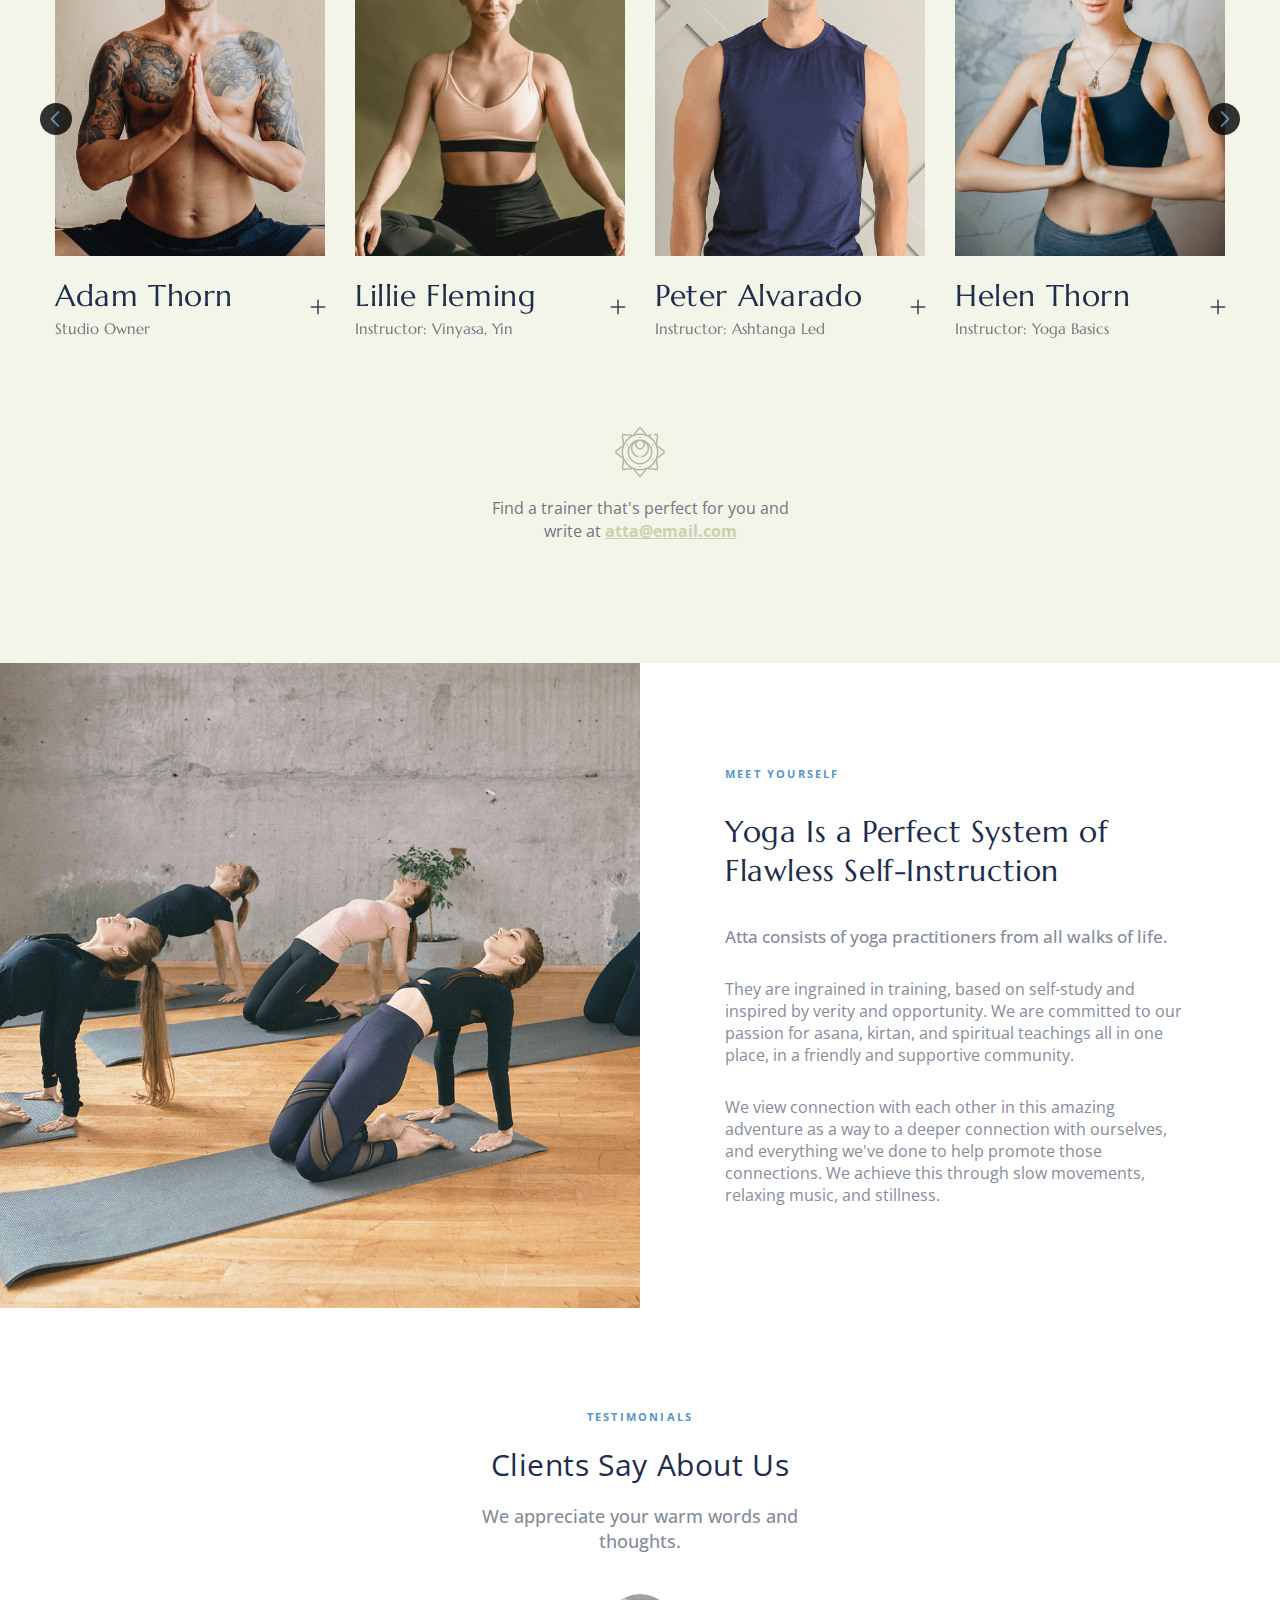
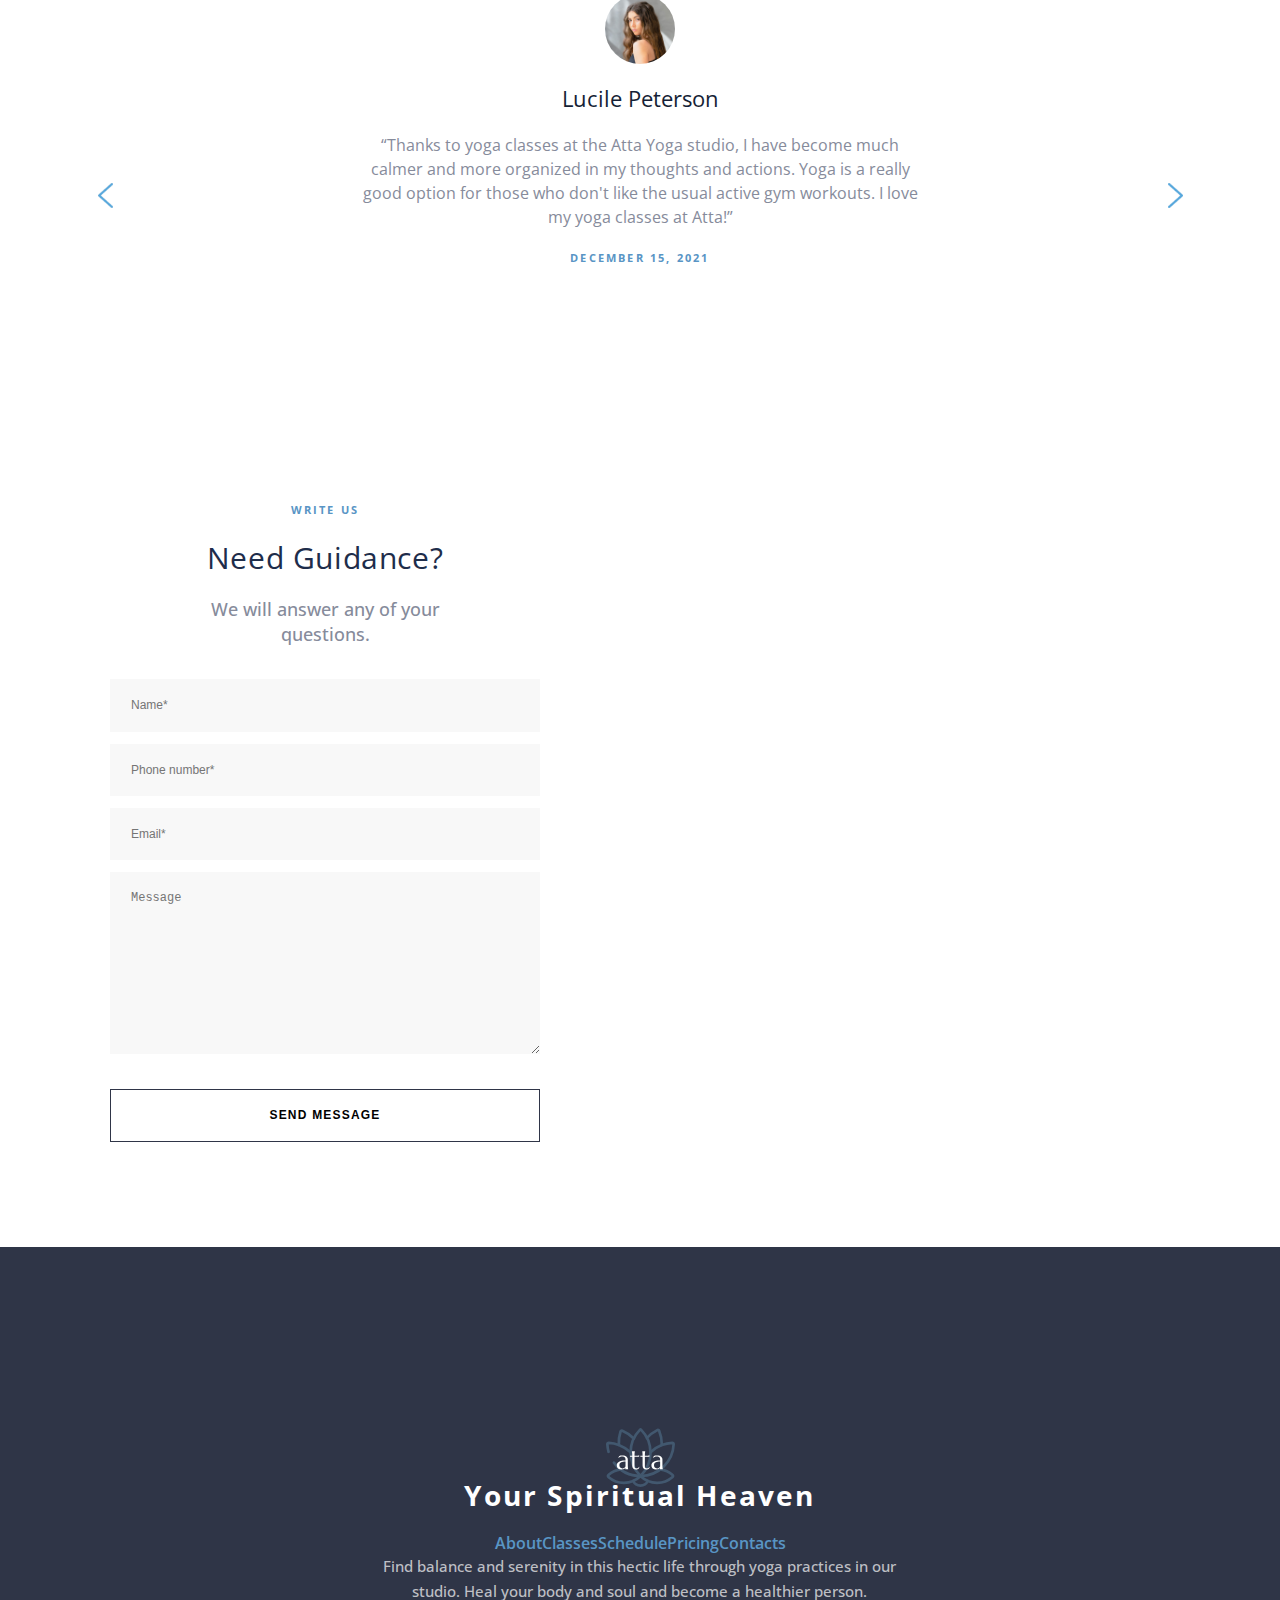
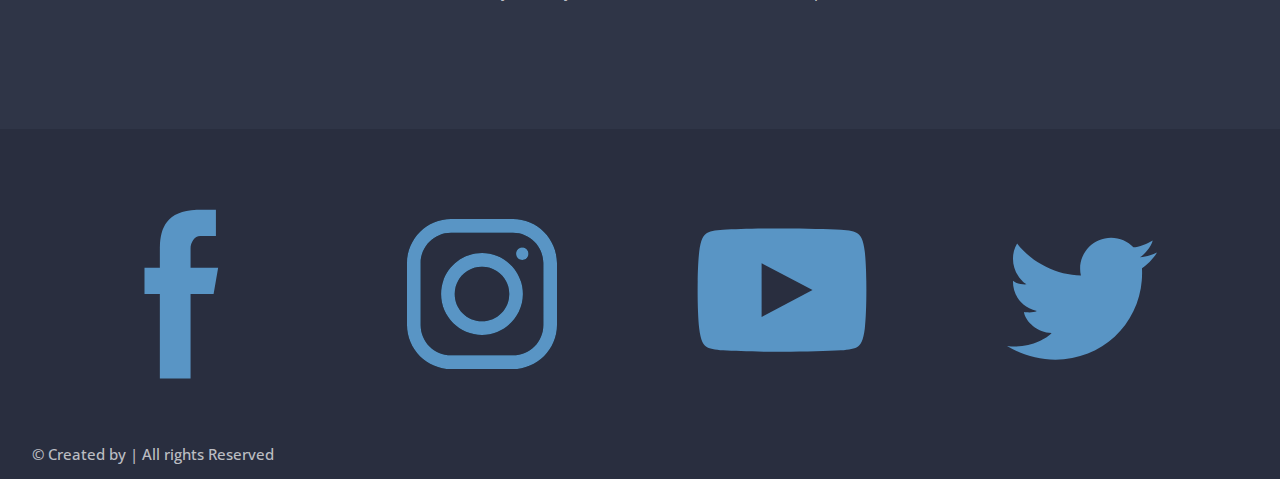
==== commit 1a2c4641: "Fix about.html" ====
--- a/about.html
+++ b/about.html
@@ -133,7 +133,7 @@
             <div class="slider__units">
               <img class="slider__img img-adam" src="img/adam-thorn.png" alt="Adam Thorn" />
               <div class="slider__accordion accordion">
-                <div class="accordion__main-text"></p>
+                <div class="accordion__main-text">
                 <h3 class="slider__units-subtitle subtitle">Adam Thorn</h3>
                 <p class="slider__units-title">Studio Owner</p>
                 </div>
@@ -243,7 +243,7 @@
       <div class="container">
         <div class="testimonials__text">
           <h2 class="testimonials__title">TESTIMONIALS</h2>
-          <p class="testimonials__text-testimonials subtitle">Clients Say About Us</p>
+          <p class="testimonials__text-testimonials">Clients Say About Us</p>
           <p class="testimonials__sub-title">
             We appreciate your warm words and thoughts.
           </p>
@@ -299,7 +299,7 @@
         <div class="write-us__body">
           <div class="write-us__form">
             <h2 class="write-us__title">WRITE US</h2>
-            <p class="write-us__text subtitle">Need Guidance?</p>
+            <p class="write-us__text">Need Guidance?</p>
             <p class="write-us__sub-title">
               We will answer any of your questions.
             </p>
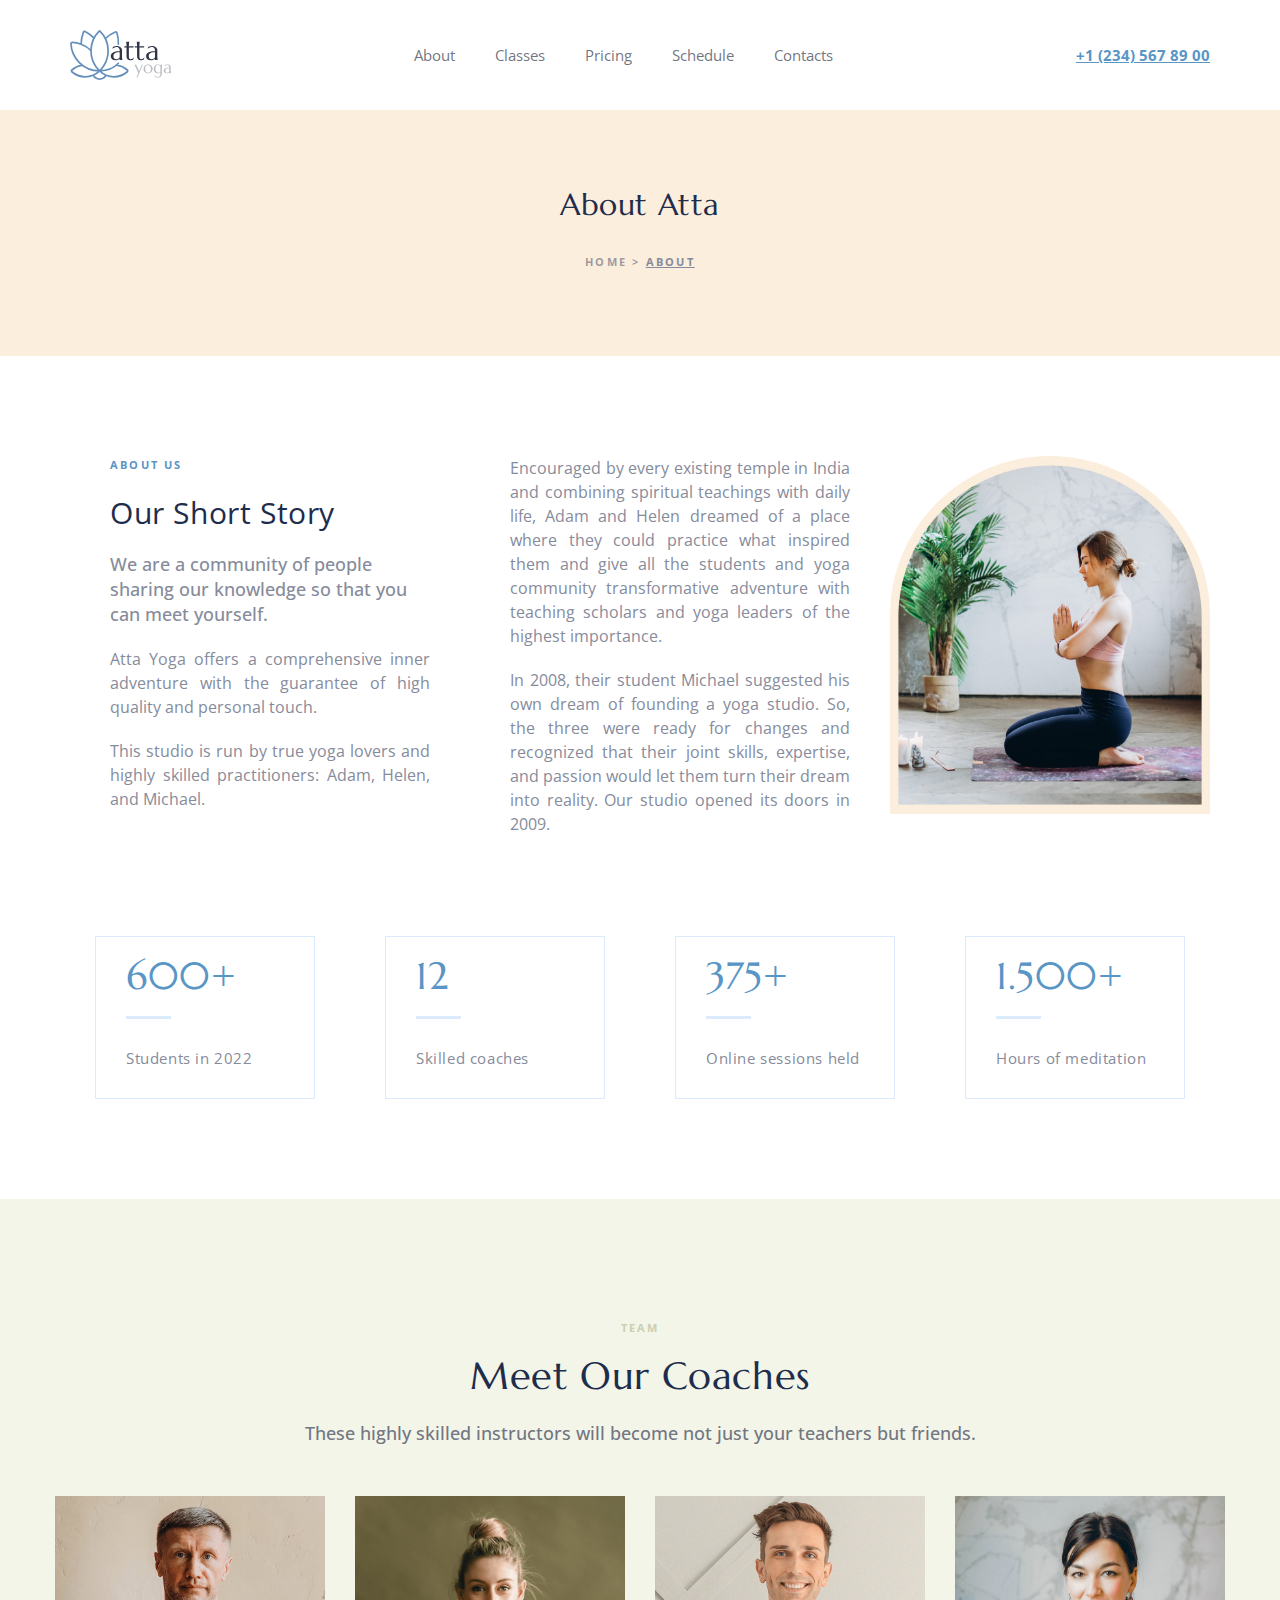
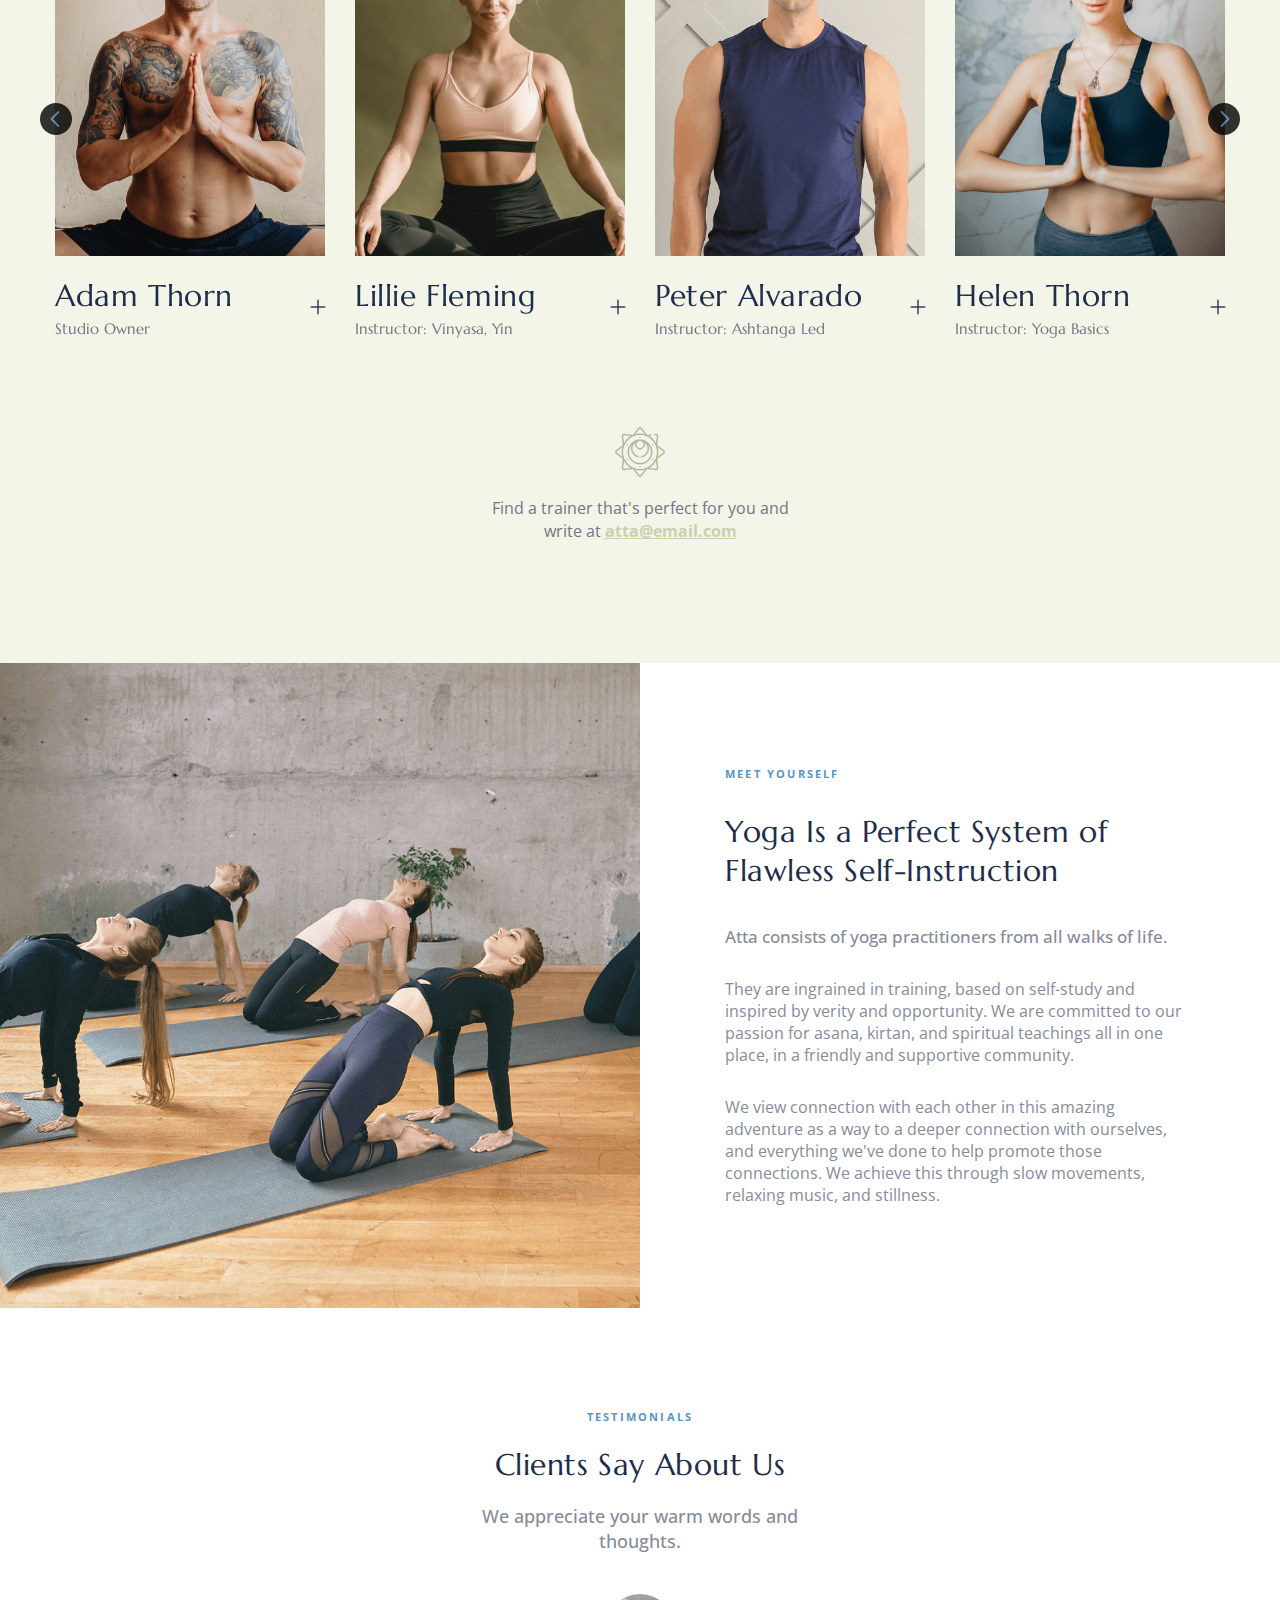
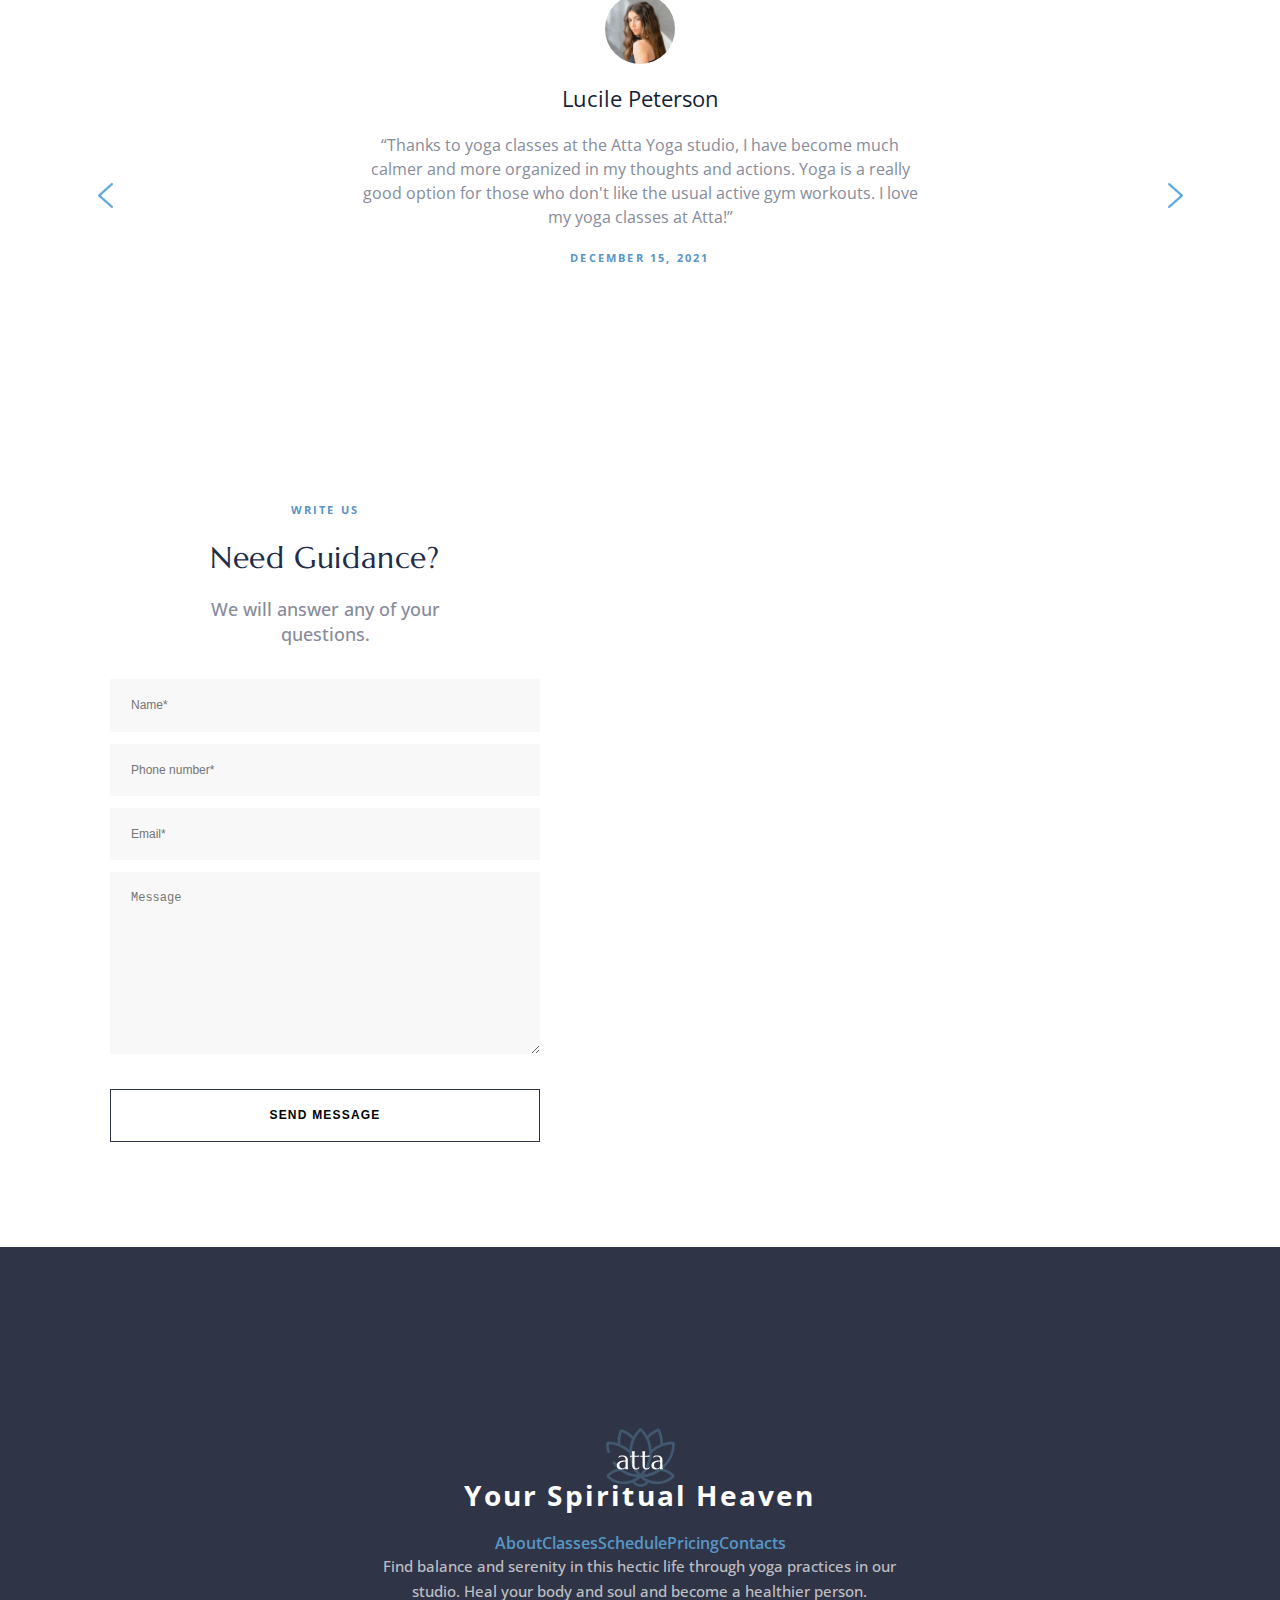
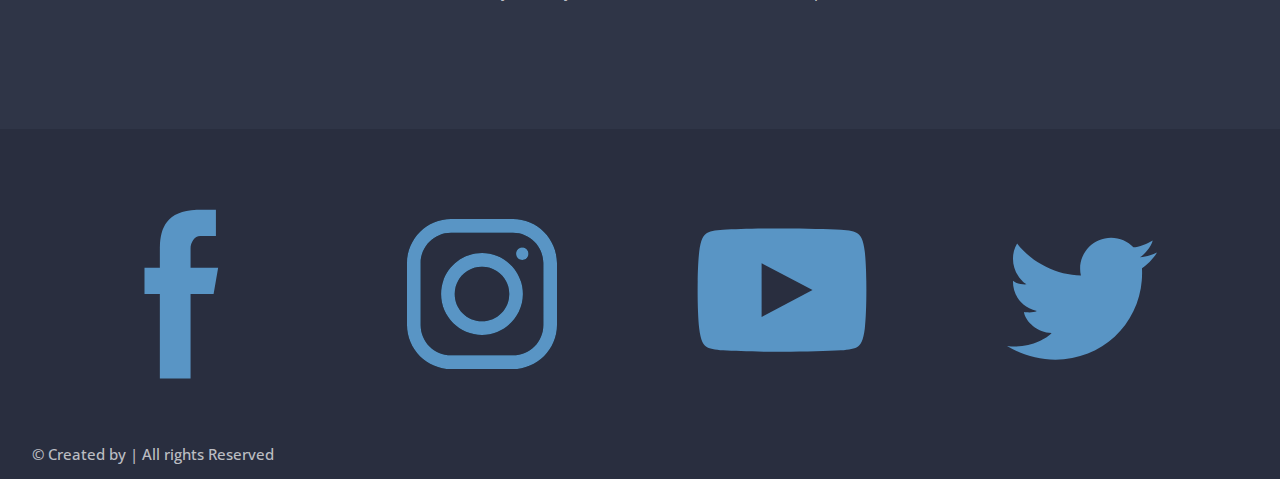
==== commit 2e823977: "Merge branch 'main' of https://github.com/koldovsky/753-team-03" ====
--- a/about.html
+++ b/about.html
@@ -243,7 +243,7 @@
       <div class="container">
         <div class="testimonials__text">
           <h2 class="testimonials__title">TESTIMONIALS</h2>
-          <p class="testimonials__text-testimonials">Clients Say About Us</p>
+          <p class="testimonials__text-testimonials subtitle">Clients Say About Us</p>
           <p class="testimonials__sub-title">
             We appreciate your warm words and thoughts.
           </p>
@@ -299,7 +299,7 @@
         <div class="write-us__body">
           <div class="write-us__form">
             <h2 class="write-us__title">WRITE US</h2>
-            <p class="write-us__text">Need Guidance?</p>
+            <p class="write-us__text subtitle">Need Guidance?</p>
             <p class="write-us__sub-title">
               We will answer any of your questions.
             </p>
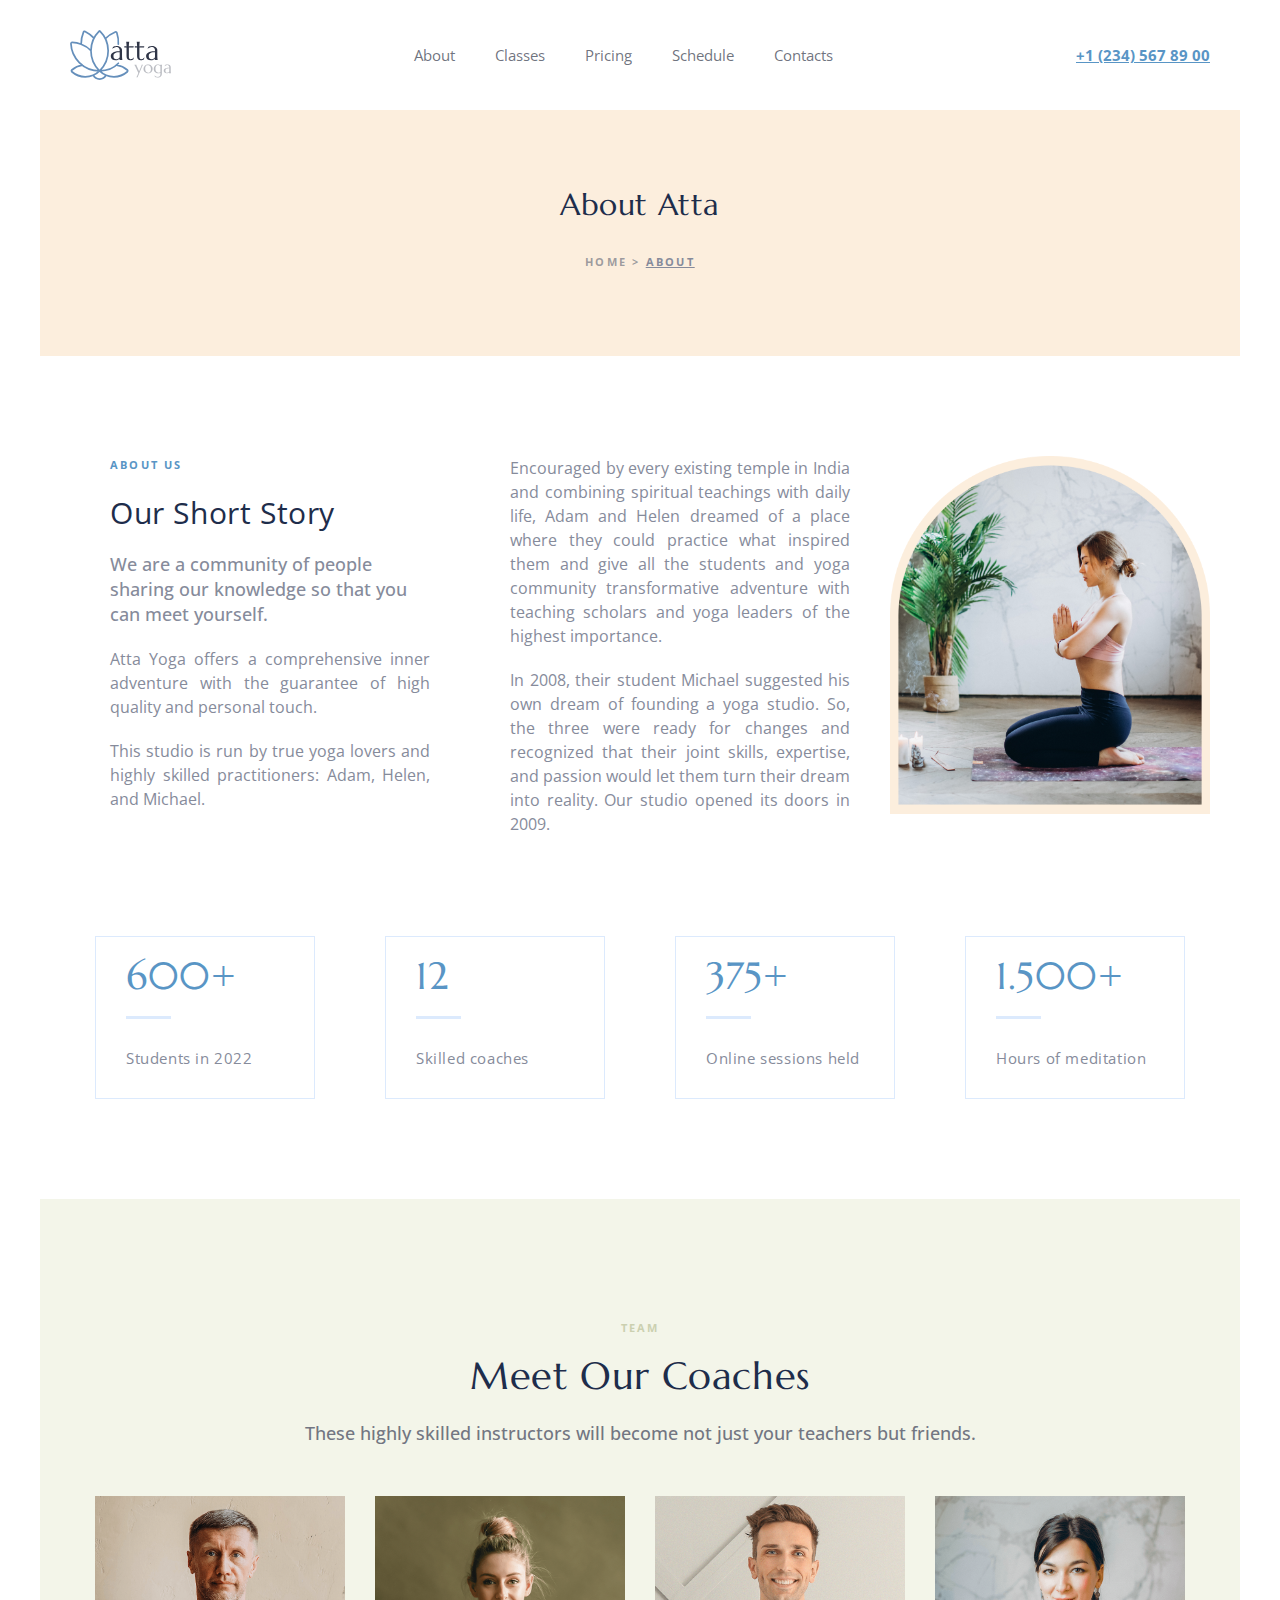
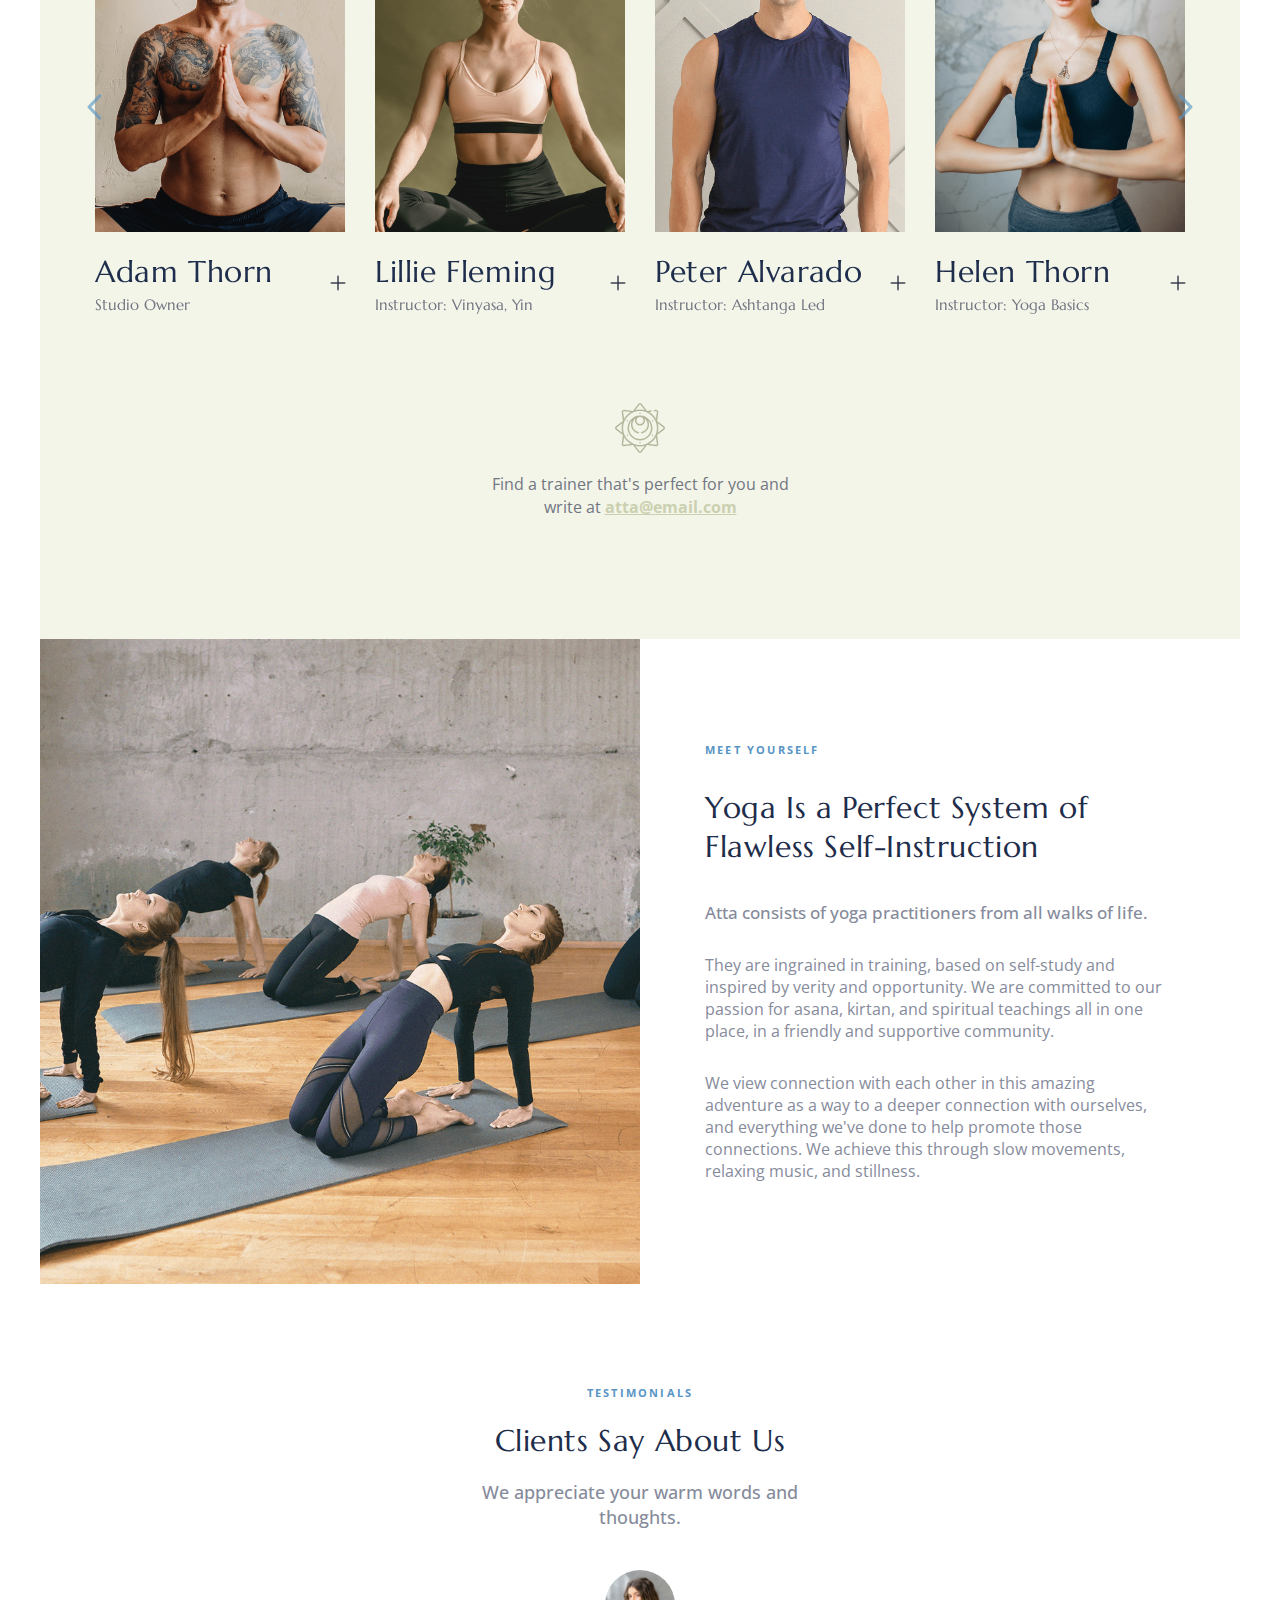
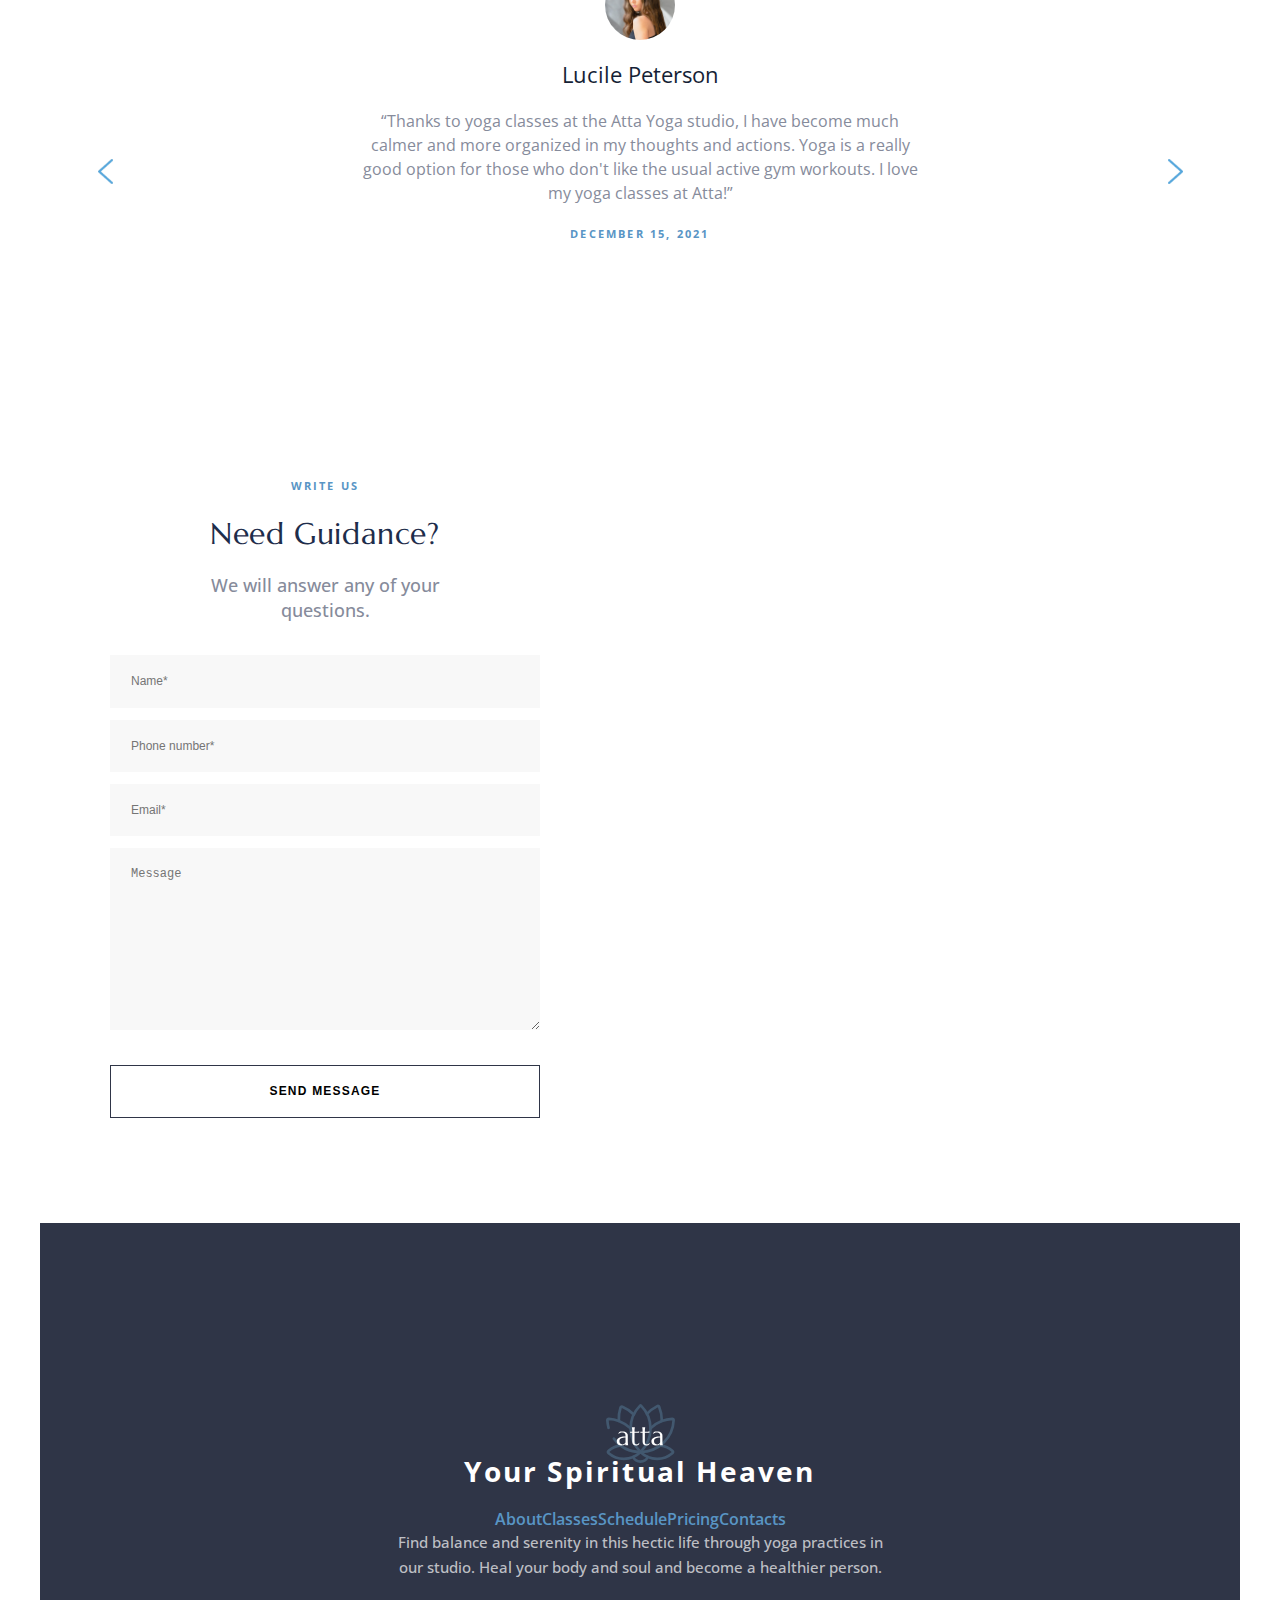
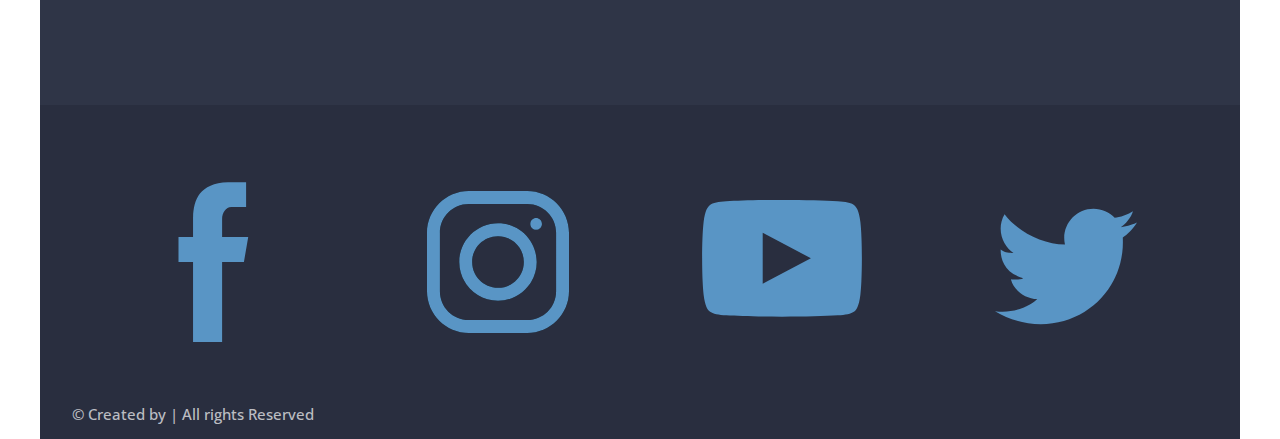
==== commit 18ab570d: "Add container to about.html and change sliders js" ====
--- a/about.html
+++ b/about.html
@@ -34,9 +34,9 @@
   </header>
   <main>
     <!--Maslova Iryna-->
-    <div class="page-titles-background">
-      <section class="page-titles-page container">
-        <h1 class="page-titles-title subtitle">About Atta</h1>
+    <div class="page-titles container">
+      <section class="page-titles__page container">
+        <h1 class="page-titles__title subtitle">About Atta</h1>
         <div class="navigation-page-titles">
           <a href="index.html" class="navigation-page-titles__home">HOME > </a>
           <span class="navigation-page-titles"> ABOUT</span>
@@ -45,7 +45,7 @@
     </div>
     <!--Maslova Iryna-->
     <!--Kraynik Vlad-->
-    <div class="about">
+    <div class="about container">
       <div>
         <section class="about_content">
           <section class="firstcolumn">
@@ -110,7 +110,7 @@
     </div>
     <!--Kraynik Vlad-->
     <!--Korogodova Vladislava-->
-    <section class="team">
+    <section class="team container">
       <h2 class="team__title">TEAM</h2>
       <p class="team__subtitle subtitle">Meet Our Coaches</p>
       <p class="team__main-text">These highly skilled instructors will become not just your teachers but friends.</p>
@@ -208,7 +208,7 @@
     </section>
     <!--/Korogodova Vladislava-->
     <!-- Eduard lahno -->
-    <section class="meet">
+    <section class="meet container">
       <div class="meet__div-img">
         <img class="meet__img" src="img/meet-yourself.png" alt="women do yoga" />
       </div>
@@ -294,7 +294,7 @@
         </div>
       </div>
     </div>
-    <div class="write-us">
+    <div class="write-us container">
       <div class="container">
         <div class="write-us__body">
           <div class="write-us__form">
@@ -319,7 +319,7 @@
     </div>
     <!--Kosiuta Yuliia-->
   </main>
-  <footer class="footer">
+  <footer class="footer container">
     <div class="footer__head">
       <img class="footer__logo-lotus" src="img/footer-logo.svg" alt="Atta Yoga" />
       <h2 class="footer__title">Your Spiritual Heaven</h2>
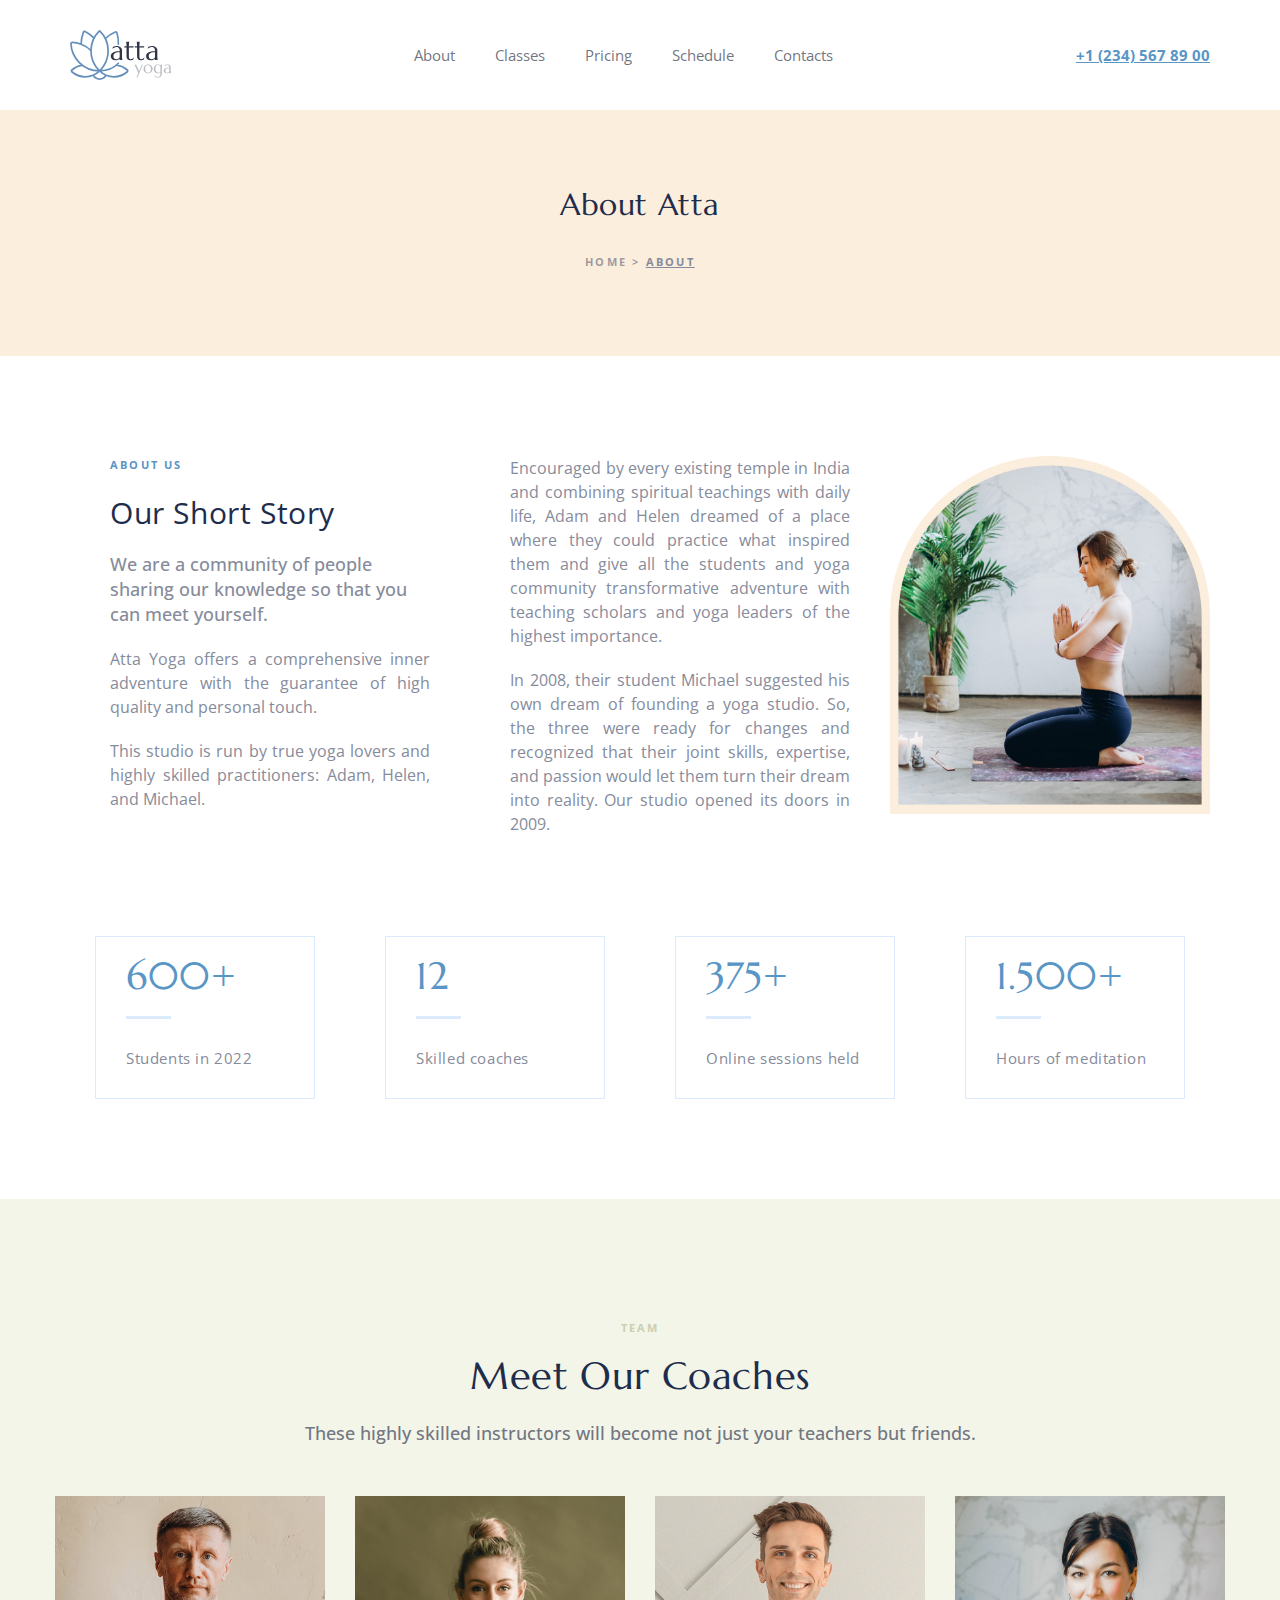
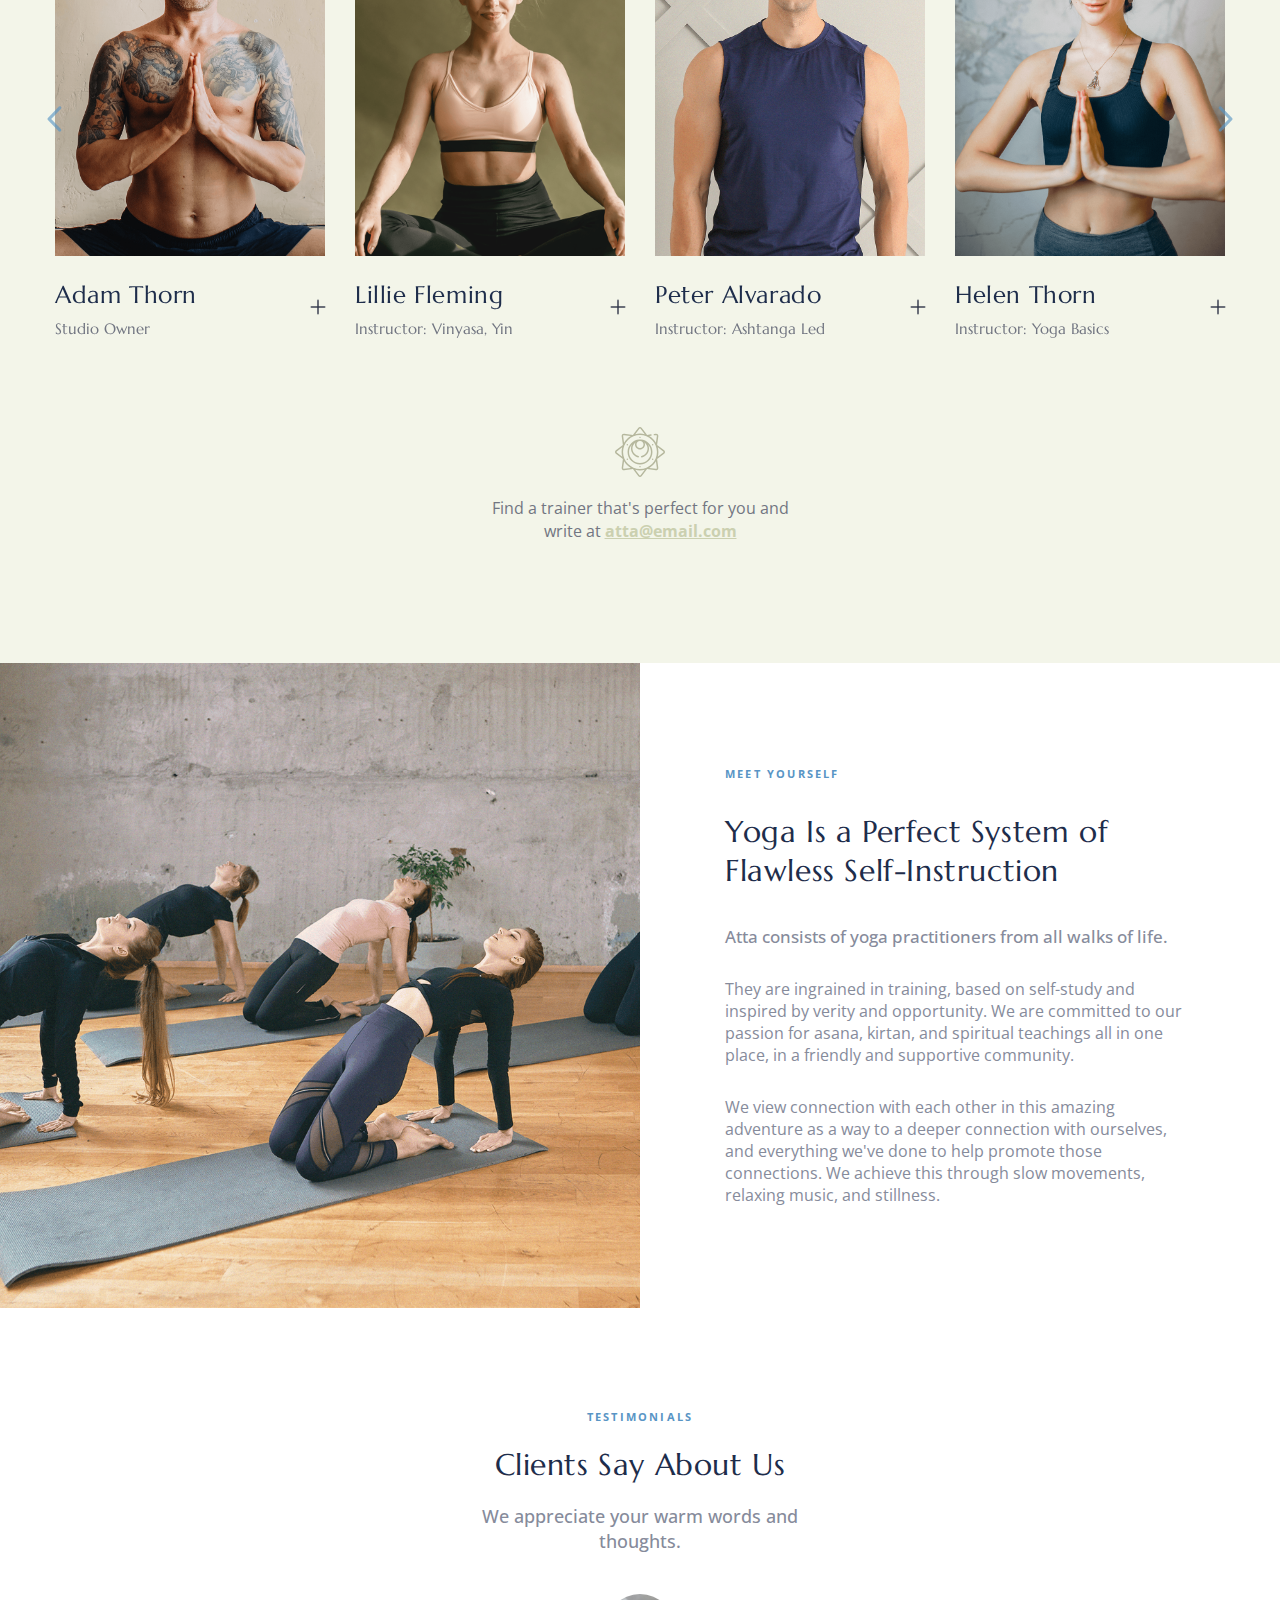
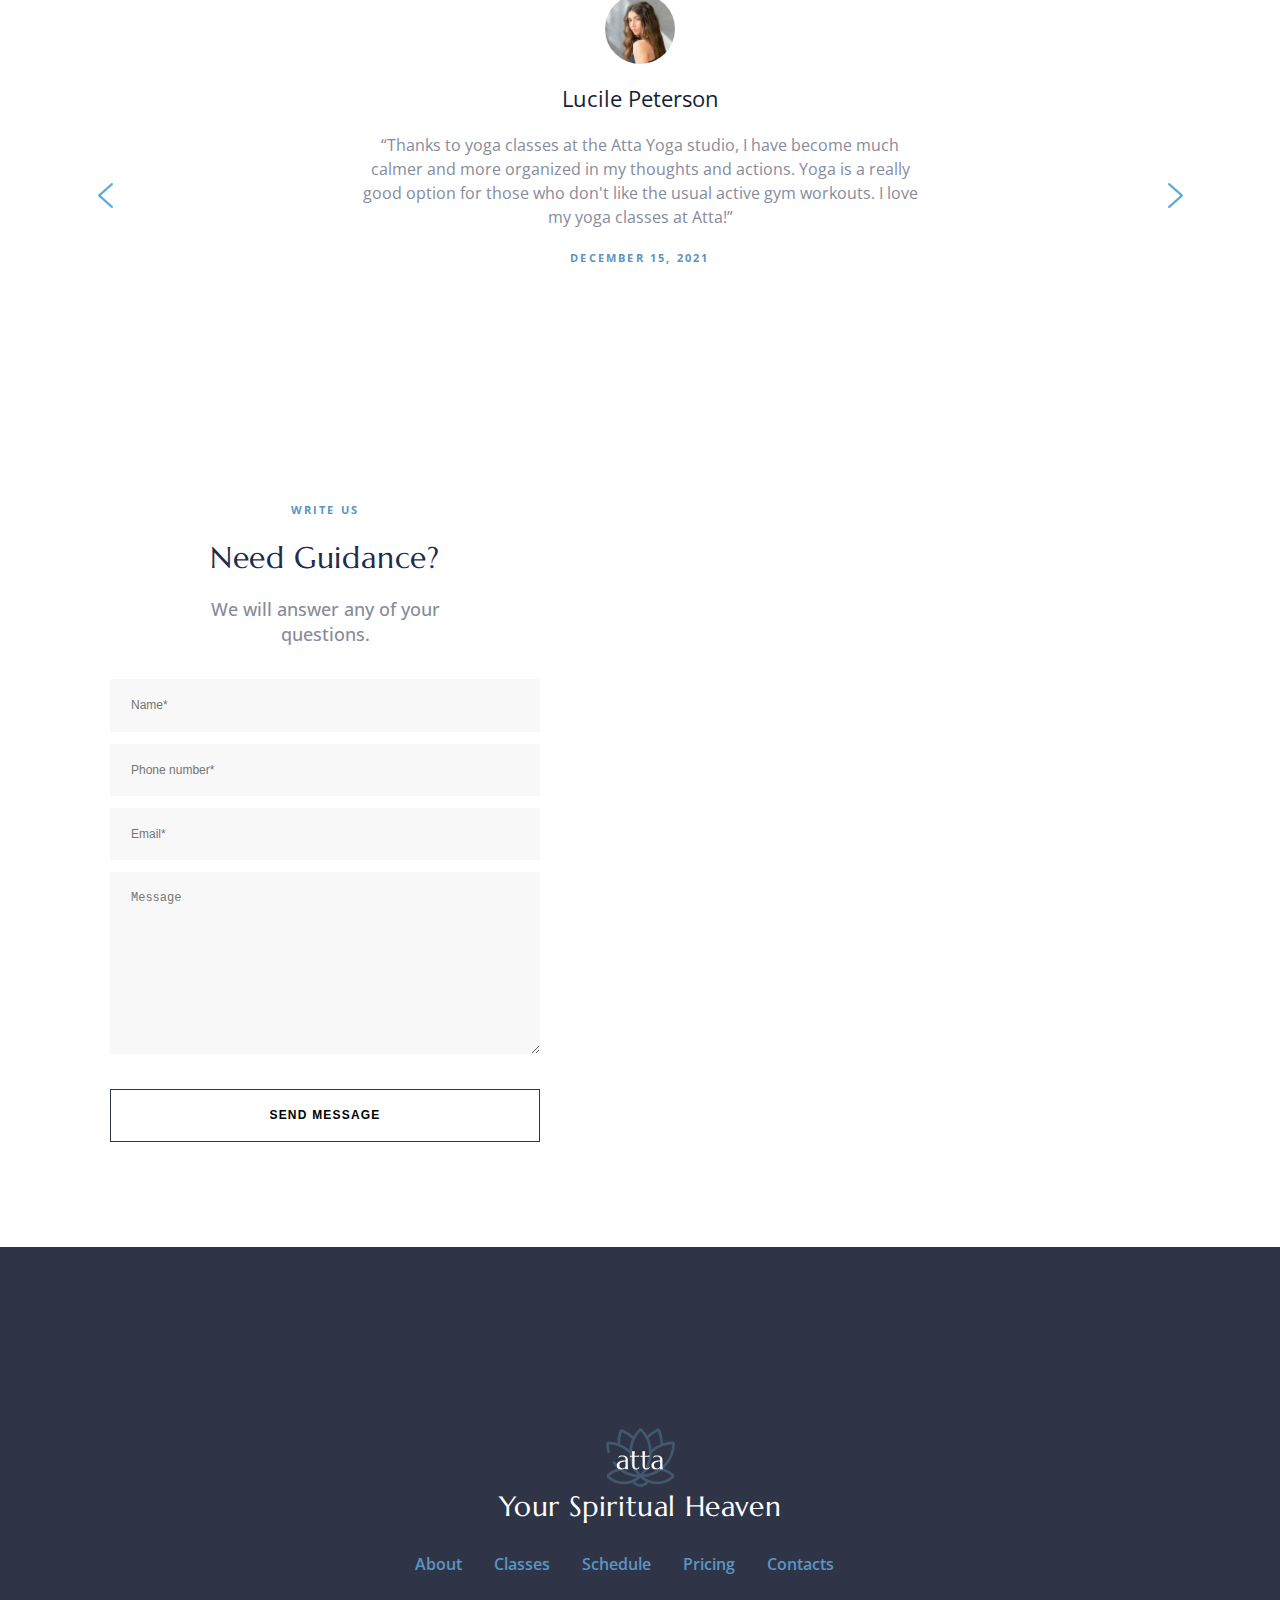
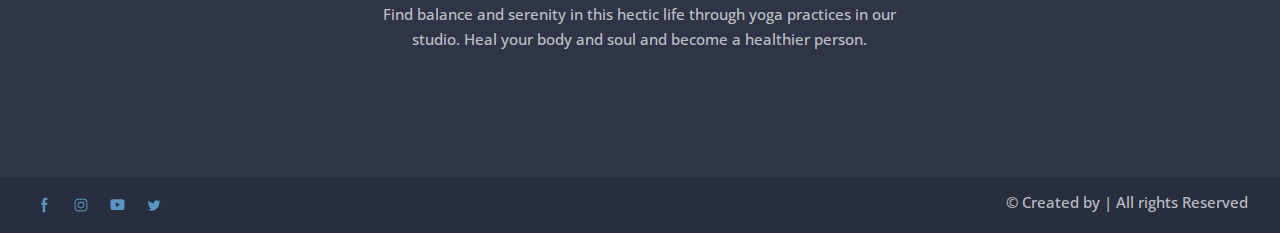
==== commit 34c470fe: "Fix mistakes" ====
--- a/about.html
+++ b/about.html
@@ -5,8 +5,7 @@
   <meta charset="UTF-8" />
   <meta http-equiv="X-UA-Compatible" content="IE=edge" />
   <meta name="viewport" content="width=device-width, initial-scale=1.0" />
-  <title>about</title>
-  <link rel="stylesheet" href="css/index.css" />
+  <title>About</title>
   <link rel="stylesheet" href="css/about.css" />
   <link rel="shortcut icon" type="image/png" href="./img/favicon-logo.png" sizes="96x96" />
 </head>
@@ -34,7 +33,7 @@
   </header>
   <main>
     <!--Maslova Iryna-->
-    <div class="page-titles container">
+    <div class="page-titles">
       <section class="page-titles__page container">
         <h1 class="page-titles__title subtitle">About Atta</h1>
         <div class="navigation-page-titles">
@@ -110,11 +109,11 @@
     </div>
     <!--Kraynik Vlad-->
     <!--Korogodova Vladislava-->
-    <section class="team container">
+    <section class="team ">
       <h2 class="team__title">TEAM</h2>
       <p class="team__subtitle subtitle">Meet Our Coaches</p>
       <p class="team__main-text">These highly skilled instructors will become not just your teachers but friends.</p>
-      <div class="team__slider slider">
+      <div class="team__slider slider container">
         <div class="slider__container">
           <div class="slider__track">
             <div class="slider__units">
@@ -208,7 +207,7 @@
     </section>
     <!--/Korogodova Vladislava-->
     <!-- Eduard lahno -->
-    <section class="meet container">
+    <section class="meet">
       <div class="meet__div-img">
         <img class="meet__img" src="img/meet-yourself.png" alt="women do yoga" />
       </div>
@@ -294,7 +293,7 @@
         </div>
       </div>
     </div>
-    <div class="write-us container">
+    <div class="write-us">
       <div class="container">
         <div class="write-us__body">
           <div class="write-us__form">
@@ -319,18 +318,18 @@
     </div>
     <!--Kosiuta Yuliia-->
   </main>
-  <footer class="footer container">
+  <footer class="footer">
     <div class="footer__head">
       <img class="footer__logo-lotus" src="img/footer-logo.svg" alt="Atta Yoga" />
-      <h2 class="footer__title">Your Spiritual Heaven</h2>
+      <p class="footer__title subtitle">Your Spiritual Heaven</p>
     </div>
     <nav class="footer__nav-pages">
       <ul>
-        <li><a href="./about.html">About</a></li>
-        <li><a href="./classes.html">Classes</a></li>
-        <li><a href="./schedule.html">Schedule</a></li>
-        <li><a href="./index.html#pricing">Pricing</a></li>
-        <li><a href="./contacts.html">Contacts</a></li>
+        <li class="footer__nav-page"><a href="./about.html">About</a></li>
+        <li class="footer__nav-page"><a href="./classes.html">Classes</a></li>
+        <li class="footer__nav-page"><a href="./schedule.html">Schedule</a></li>
+        <li class="footer__nav-page"><a href="#pricing">Pricing</a></li>
+        <li class="footer__nav-page"><a href="./contacts.html">Contacts</a></li>
       </ul>
     </nav>
     <p class="footer__main-text">
@@ -340,13 +339,13 @@
     <nav class="footer__nav-resources">
       <ul>
         <li>
-          <img src="img/footer-facebook-logo.svg" alt="Atta Facebook" />
+          <img class="footer__social-image" src="img/footer-facebook-logo.svg" alt="Atta Facebook" />
         </li>
         <li>
-          <img src="img/footer-instagram-logo.svg" alt="Atta Instagram" />
+          <img class="footer__social-image" src="img/footer-instagram-logo.svg" alt="Atta Instagram" />
         </li>
-        <li><img src="img/footer-youtube-logo.svg" alt="Atta Youtube" /></li>
-        <li><img src="img/footer-twitter-logo.svg" alt="Atta Twitter" /></li>
+        <li><img class="footer__social-image" src="img/footer-youtube-logo.svg" alt="Atta Youtube" /></li>
+        <li><img class="footer__social-image" src="img/footer-twitter-logo.svg" alt="Atta Twitter" /></li>
       </ul>
       <div class="footer__commercial">© Created by | All rights Reserved</div>
     </nav>
--- a/css/about.css
+++ b/css/about.css
@@ -1,6 +1,10 @@
+@import "common.css";
+@import "header.css";
 @import "about-page.css";
+@import "team.css";
+@import "classes-section.css";
+@import "meet.css";
 @import "testimonials.css";
 @import "write-us.css";
-@import "team.css";
 @import "page-titles.css";
-@import "header.css";
+@import "footer.css";
